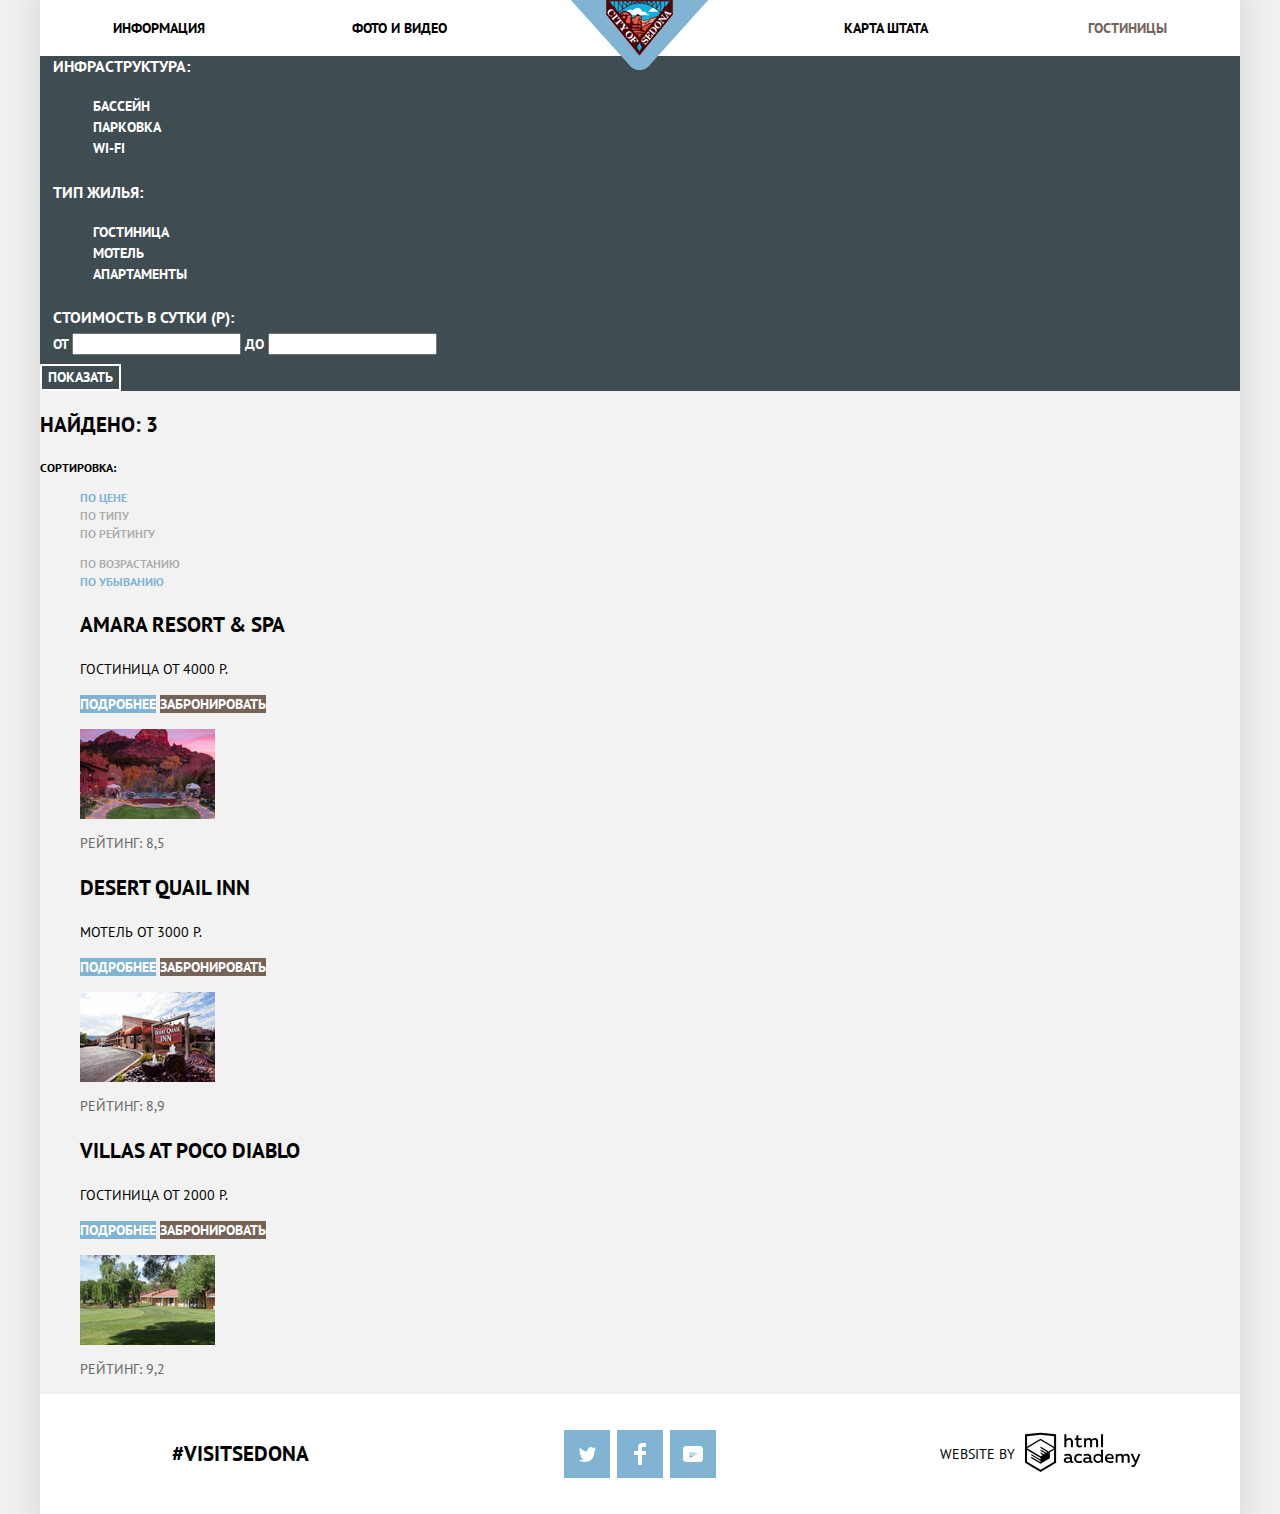
==== inner-page.html @ c0143a95 "notes" ====
<!DOCTYPE html>
<html lang="ru">

<head>
    <title>HOTELS</title>
    <meta charset="utf-8">
    <link href="https://fonts.googleapis.com/css?family=PT+Sans:400,700&display=swap&subset=cyrillic" rel="stylesheet">
    <link rel="stylesheet" href="css/normalize.css">
    <link rel="stylesheet" href="css/style.css">

</head>

<body class="inner-page">
    <div class="container">
        <header class="main-header">
            <nav class="main-navigation">
                <a href="index.html" class="main-header-logo">
                    <img src="img/logo.png" width="138" height="70" alt="Логотип Седона">
                </a>
                <ul class="site-navigation">
                    <li><a href="info.html">Информация</a></li>
                    <li><a href="photo-and-video.html">Фото и видео</a></li>
                    <li><a href="map.html">Карта штата</a></li>
                    <li class="site-navigation-current"><a href="hotels.html">Гостиницы</a></li>
                </ul>
            </nav>
        </header>
        <main class="index-main">
            <h1 class="visually-hidden">Гостиницы</h1>
            <section class="filters">
                <h2 class="visually-hidden">Фильтр товаров</h2>
                <form class="filter" method="GET" action="https://echo.htmlacademy.ru">
                    <fieldset>
                        <legend>Инфраструктура:</legend>
                        <ul>
                            <li>
                                <input class="visually-hidden filter-input filter-input-checkbox" type="checkbox" name="Бассейн" id="filter-pool" checked>
                                <label for="filter-pool">Бассейн</label>
                            </li>
                            <li>
                                <input class="visually-hidden filter-input filter-input-checkbox" type="checkbox" name="Парковка" id="filter-parking">
                                <label for="filter-parking">Парковка</label>
                            </li>
                            <li>
                                <input class="visually-hidden filter-input filter-input-checkbox" type="checkbox" name="Wi-fi" id="filter-wi-fi">
                                <label for="filter-wi-fi">Wi-fi</label>
                            </li>
                        </ul>
                    </fieldset>
                    <fieldset>
                        <legend>Тип жилья:</legend>
                        <ul>
                            <li>
                                <input class="visually-hidden filter-input filter-input-checkbox" type="checkbox" name="Гостиница" id="filter-hotel" checked>
                                <label for="filter-hotel">Гостиница</label>
                            </li>
                            <li>
                                <input class="visually-hidden filter-input filter-input-checkbox" type="checkbox" name="Мотель" id="filter-motel" checked>
                                <label for="filter-motel">Мотель</label>
                            </li>
                            <li>
                                <input class="visually-hidden filter-input filter-input-checkbox" type="checkbox" name="Апартаменты" id="filter-apartments" checked>
                                <label for="filter-apartments">Апартаменты</label>
                            </li>
                        </ul>
                    </fieldset>
                    <fieldset>
                        <legend>Стоимость в сутки (р):</legend>
                        <div class="box">
                            <label for="price-per-day-from">От</label>
                            <input type="text" name="price-per-day-from" id="price-per-day-from">
                            <label for="price-per-day-to">До</label>
                            <input type="text" name="price-per-day-to" id="price-per-day-to">
                        </div>
                    </fieldset>
                    <button type="submit" class="filter-button btn">Показать</button>
                </form>
            </section>
            <div class="seach-results-and-sort">
                <p class="seach-results">Найдено: 3</p>
                <div class="sort">
                    <span class="sort-title">Сортировка:</span>
                    <ul class="sort-list-type-1">
                        <li class="sort-item sort-list-type-1-current">
                            <a href="#"><span class="sort-by-price">По цене</span></a>
                        </li>
                        <li class="sort-item">
                            <a href="#"><span class="sort-by-type">По типу</span></a>
                        </li>
                        <li class="sort-item">
                            <a href="#"><span class="sort-by-rating">По рейтингу</span></a>
                        </li>
                    </ul>
                    <ul class="sort-list-type-2">
                        <li class="sort-item">
                            <a href="#"><span class="sort-acending"></span>По возрастанию</a>
                        </li>
                        <li class="sort-item sort-list-type-2-current">
                            <a href="#"><span class="sort-descending"></span>По убыванию</a>
                        </li>
                    </ul>
                </div>
            </div>
            <section class="catalog">
                <h2 class="visually-hidden">Список гостиниц</h2>
                <ul class="catalog-list">
                    <li class="catalog-item">
                        <div class="catalog-item-info">
                            <h3>
                                <a href="catalog-item.html">Amara Resort & Spa</a>
                            </h3>
                            <span class="catalog-category">Гостиница</span>
                            <span class="catalog-item-price">от 4000 р.</span>
                            <p class="catalog-item-box-buttons">
                                <a class="button more-details" href="#">Подробнее</a>
                                <a class="button armor" href="#">Забронировать</a>
                            </p>
                        </div>
                        <p class="catalog-item-image">
                            <a href="catalog-item.html" class="link-item-image">
                                <img src="img/Amara Resort & Spa.jpg" width="135" height="90" alt="Гостиница: Amara Resort & Spa">
                            </a>
                        </p>
                        <p class="catalog-item-rating">
                            Рейтинг: 8,5
                        </p>
                    </li>
                    <li class="catalog-item">
                        <div class="catalog-item-info">
                            <h3>
                                <a href="catalog-item.html">Desert Quail Inn</a>
                            </h3>
                            <span class="catalog-category">Мотель</span>
                            <span class="catalog-item-price">от 3000 р.</span>
                            <p class="catalog-item-box-buttons">
                                <a class="button more-details" href="#">Подробнее</a>
                                <a class="button armor" href="#">Забронировать</a>
                            </p>
                        </div>
                        <p class="catalog-item-image">
                            <a href="catalog-item.html" class="link-item-image">
                                <img src="img/Desert Quail Inn.jpg" width="135" height="90" alt="Мотель: Desert Quail Inn">
                            </a>
                        </p>
                        <p class="catalog-item-rating">
                            Рейтинг: 8,9
                        </p>
                    </li>
                    <li class="catalog-item">
                        <div class="catalog-item-info">
                            <h3>
                                <a href="catalog-item.html">Villas at Poco Diablo</a>
                            </h3>
                            <span class="catalog-category">Гостиница</span>
                            <span class="catalog-item-price">от 2000 р.</span>
                            <p class="catalog-item-box-buttons">
                                <a class="button more-details" href="#">Подробнее</a>
                                <a class="button armor" href="#">Забронировать</a>
                            </p>
                        </div>
                        <p class="catalog-item-image">
                            <a href="catalog-item.html" class="link-item-image">
                                <img src="img/Villas at Poco Diablo.jpg" width="135" height="90" alt="Гостиница: Villas at Poco Diablo">
                            </a>
                        </p>
                        <p class="catalog-item-rating">
                            Рейтинг: 9,2
                        </p>
                    </li>
                </ul>
            </section>
        </main>
        <footer class="main-footer">
            <p class="footer-heshtag">
                <a href="#">#visitsedona</a>
            </p>
            <div class="footer-social">
                <ul>
                    <li>
                        <a class="social-button" href="#"><span class="visually-hidden">Twitter</span>
                            <svg version="1.1" id="Layer_1" xmlns="http://www.w3.org/2000/svg" xmlns:xlink="http://www.w3.org/1999/xlink" x="0px" y="0px"
                            width="17px" height="15px" viewBox="0 0 17 15" enable-background="new 0 0 17 15" xml:space="preserve">
                                <g id="W6EeEF_1_">
                                    <g>
                                        <path fill="#FFFFFF" d="M10.95,0.144c1.685-0.496,2.984,0.27,3.577,1.179c0.673-0.231,1.331-0.481,2.011-0.708
                                            c-0.004,0.861-0.522,1.513-0.857,1.768c0.685,0.17,1.304-0.491,1.304-0.491c-0.169,1-1.006,1.788-1.563,2.024
                                            c-0.231,6.75-3.175,11.217-10.077,11.082c-0.522,0,0.075,0-0.446,0c-0.41,0-4.164-0.46-4.898-1.887
                                            c2.271,0.196,3.893-0.422,4.693-1.177c-0.96-0.3-2.679-0.477-2.979-2.95C2.064,9.09,2.279,9.212,2.905,9.103
                                            C1.705,8.247,0.374,7.53,0.448,5.33c0.285,0.328,1.067,0.536,1.34,0.472c-0.703-0.241-1.97-3.36-0.894-4.952
                                            c1.818,1.854,3.735,3.606,7.152,3.773C8.254,2.33,9.183,0.793,10.95,0.144z"/>
                                    </g>
                                </g>
                            </svg>

                        </a>
                    </li>
                    <li>
                        <a class="social-button" href="#"><span class="visually-hidden">Facebook</span>
                            <svg version="1.1" id="Layer_2" xmlns="http://www.w3.org/2000/svg" xmlns:xlink="http://www.w3.org/1999/xlink" x="0px" y="0px"
                            width="12px" height="22px" viewBox="0 0 12 22" enable-background="new 0 0 12 22" xml:space="preserve">
                                <path fill="#FFFFFF" d="M12,4V0H8C5.791,0,4,1.791,4,4v4H0v4h4v10h4V12h4V8H8V4H12z"/>
                            </svg>
                        </a>
                    </li>
                    <li>
                        <a class="social-button" href="#"><span class="visually-hidden">Youtube</span>
                            <svg version="1.1" id="Layer_1" xmlns="http://www.w3.org/2000/svg" xmlns:xlink="http://www.w3.org/1999/xlink" x="0px" y="0px"
                            width="20px" height="16px" viewBox="0 0 20 16" enable-background="new 0 0 20 16" xml:space="preserve">
                                <image overflow="visible" enable-background="new    " width="20" height="16" xlink:href="youtube.png" >
                                </image>
                                <path fill="#FFFFFF" d="M17,0H3C1.35,0,0,1.35,0,3v10c0,1.65,1.35,3,3,3h14c1.65,0,3-1.35,3-3V3C20,1.35,18.65,0,17,0z
                                    M6.027,11.998V4.002L15.014,8L6.027,11.998z"/>
                            </svg>
                        </a>
                    </li>
                </ul>
            </div>
            <p class="footer-copyright">
                <span>Website by</span>
                <a href="https://htmlacademy.ru" class="html-logo"><span class="visually-hidden">html academy</span>
                    <svg id="Layer_1" data-name="Layer 1" xmlns="http://www.w3.org/2000/svg" width="115" height="41" viewBox="0 0 113 39">
                        <path d="M401.93,351.51a2.07,2.07,0,0,0,.58-0.11v1.4a3.41,3.41,0,0,1-1.24.22,1.75,1.75,0,0,1-1.75-1,5.08,5.08,0,0,1-3.3,1.13c-1.59,0-3.06-.87-3.06-2.68,0-2.24,2.08-2.93,3.9-2.93a11.63,11.63,0,0,1,2.28.26v-0.31c0-1.09-.8-1.86-2.3-1.86a7.79,7.79,0,0,0-3.15.67v-1.79a10.72,10.72,0,0,1,3.35-.58c2.48,0,4,1.18,4,3.83v3.14A0.57,0.57,0,0,0,401.93,351.51Zm-6.76-1.19a1.42,1.42,0,0,0,1.64,1.29,3.56,3.56,0,0,0,2.53-1V349.1a10.21,10.21,0,0,0-1.9-.22C396.34,348.89,395.17,349.23,395.17,350.33Z" transform="translate(-355.09 -323.29)" fill="#fff"/>
                        <path d="M408.15,343.91a5.29,5.29,0,0,1,2.7.67v1.79a4.28,4.28,0,0,0-2.42-.73,2.89,2.89,0,1,0,0,5.76,5.26,5.26,0,0,0,2.55-.67v1.8a6.58,6.58,0,0,1-2.9.6,4.42,4.42,0,0,1-4.72-4.54A4.54,4.54,0,0,1,408.15,343.91Z" transform="translate(-355.09 -323.29)" fill="#fff"/>
                        <path d="M420.93,351.51a2.07,2.07,0,0,0,.58-0.11v1.4a3.41,3.41,0,0,1-1.24.22,1.75,1.75,0,0,1-1.75-1,5.08,5.08,0,0,1-3.3,1.13c-1.59,0-3.06-.87-3.06-2.68,0-2.24,2.08-2.93,3.9-2.93a11.63,11.63,0,0,1,2.28.26v-0.31c0-1.09-.8-1.86-2.3-1.86a7.79,7.79,0,0,0-3.15.67v-1.79a10.72,10.72,0,0,1,3.35-.58c2.48,0,4,1.18,4,3.83v3.14A0.57,0.57,0,0,0,420.93,351.51Zm-6.76-1.19a1.42,1.42,0,0,0,1.64,1.29,3.56,3.56,0,0,0,2.53-1V349.1a10.21,10.21,0,0,0-1.9-.22C415.33,348.89,414.17,349.23,414.17,350.33Z" transform="translate(-355.09 -323.29)" fill="#fff"/>
                        <path d="M431.76,340.14V352.9H430v-1.39a4.07,4.07,0,0,1-3.35,1.62,4.62,4.62,0,0,1,0-9.22,4,4,0,0,1,3.15,1.37v-5.14h2ZM427,345.62a2.9,2.9,0,0,0,0,5.8,3,3,0,0,0,2.79-1.84v-2.13A3.06,3.06,0,0,0,427,345.62Z" transform="translate(-355.09 -323.29)" fill="#fff"/>
                        <path d="M438.08,343.91c3.48,0,4.68,2.81,4.12,5.34h-6.58c0.22,1.57,1.75,2.22,3.35,2.22a6.41,6.41,0,0,0,2.77-.62v1.68a7.5,7.5,0,0,1-3.14.6c-2.68,0-5-1.53-5-4.61A4.39,4.39,0,0,1,438.08,343.91Zm0.09,1.62a2.39,2.39,0,0,0-2.57,2.26h4.85A2.06,2.06,0,0,0,438.17,345.53Z" transform="translate(-355.09 -323.29)" fill="#fff"/>
                        <path d="M444.19,352.9v-8.75h1.73v1.09a4,4,0,0,1,2.92-1.33,3,3,0,0,1,2.73,1.4,4.33,4.33,0,0,1,3.06-1.4,3.21,3.21,0,0,1,3.32,3.52v5.47h-2v-5.41a1.67,1.67,0,0,0-1.73-1.84,2.94,2.94,0,0,0-2.17,1.18c0,0.2,0,.4,0,0.6v5.47h-2v-5.41a1.67,1.67,0,0,0-1.73-1.84,3.11,3.11,0,0,0-2.32,1.35v5.91h-2Z" transform="translate(-355.09 -323.29)" fill="#fff"/>
                        <path d="M466.56,344.15h2l-4.1,9.93c-0.95,2.28-2.19,3-3.52,3a5,5,0,0,1-1.15-.15v-1.66a3,3,0,0,0,.89.13c0.95,0,1.66-.67,2.17-2l0.18-.44-4.16-8.82H461l3,6.6Z" transform="translate(-355.09 -323.29)" fill="#fff"/>
                        <path d="M395.75,324.82v5a4,4,0,0,1,2.83-1.2,3.41,3.41,0,0,1,3.61,3.57v5.41h-2v-5.16a1.9,1.9,0,0,0-2-2.1,3.08,3.08,0,0,0-2.44,1.46v5.8h-2V324.82h2Z" transform="translate(-355.09 -323.29)" fill="#fff"/>
                        <path d="M407.52,325.71v3.12h3.17v1.71h-3.17v4c0,1.15.53,1.53,1.66,1.53a4.71,4.71,0,0,0,1.77-.35v1.68a7.14,7.14,0,0,1-2.35.38,2.68,2.68,0,0,1-3-2.88v-4.38H404v-1.71h1.57v-2.64Z" transform="translate(-355.09 -323.29)" fill="#fff"/>
                        <path d="M413.19,337.58v-8.75h1.73v1.09a4,4,0,0,1,2.92-1.33,3,3,0,0,1,2.73,1.4,4.33,4.33,0,0,1,3.06-1.4,3.21,3.21,0,0,1,3.32,3.52v5.47h-2v-5.41a1.67,1.67,0,0,0-1.73-1.84,2.94,2.94,0,0,0-2.17,1.18c0,0.2,0,.4,0,0.6v5.47h-2v-5.41a1.67,1.67,0,0,0-1.73-1.84,3.11,3.11,0,0,0-2.32,1.35v5.91h-2Z" transform="translate(-355.09 -323.29)" fill="#fff"/>
                        <rect x="74.72" y="1.52" width="1.95" height="12.76" fill="#fff"/>
                        <path d="M370.53,323.31l-0.16,0-15.28,1.6v28L370.37,362l15.28-9.09v-28Zm13.12,28.45-13.28,7.9-13.28-7.9V340.28l13.22,7.87,0,1.43-9.07-5.4v1.38l9.11,5.47,0,1.46-9.1-5.42v1.38l9.11,5.47h0l9.19-5.5v-1.39h0v-4.52l4.1-2.45v11.67Zm0-13.16L380,340.74h0l-1.68,1-8-4.76v1.38l6.84,4.07-0.06,0-0.15.09-1,.57-5.64-3.36v1.38l4.45,2.65-1.05.7,0,0-3.36-2v1.38l2.21,1.3-2.25,1.35-13.16-7.82,13.17-7.92h0Zm0-1.39-13.35-7.87h0l-13.2,7.86v-10.5l13.28-1.39,13.28,1.39v10.51Z" transform="translate(-355.09 -323.29)" fill="#fff"/></svg>
                </a>
            </p>
        </footer>
        </footer>
    </div>
</body>

</html>
---- css/style.css ----
*,
*::before,
*::after {
    box-sizing: inherit;
}

html {
    box-sizing: border-box;
}

body {
    margin: 0;
    padding: 0;
    font-family: "PT Sans", Arial, sans-serif;
    font-size: 14px;
    font-weight: 700;
    color: #000000;
    text-transform: uppercase;
    background-color: #f2f2f2;
}

a {
    text-decoration: none;
}

img {
    width: 100%;
    height: auto;
}

.visually-hidden:not(:focus):not(:active),
input[type="checkbox"].visually-hidden {
    position: absolute;
    width: 1px;
    height: 1px;
    margin: -1px;
    border: 0;
    padding: 0;
    white-space: nowrap;
    clip-path: inset(100%);
    clip: rect(0 0 0 0);
    overflow: hidden;
}

.inner-page {
    line-height: 21px;
}

.container {
    width: 1200px;
    margin: 0 auto;
    box-shadow: 0 0 30px 10px #dbdbdb;
}

.main-header {
    background-color: #ffffff;
}

.main-navigation {
    position: relative;
    line-height: 26px;
}

.main-header-logo {
    position: absolute;
    left: 50%;
    top: 0;
    z-index: 1000;
    width: 138px;
    margin: 0;
    margin-left: -69px;
    line-height: 0;
}

.site-navigation {
    display: flex;
    flex-wrap: wrap;
    margin: 0;
    padding: 0;
    list-style: none;
}

.site-navigation li {
    min-width: 239px;
    margin: 0;
    padding: 0;
    padding-top: 15px;
    padding-bottom: 15px;
}

.site-navigation li:nth-of-type(1),
.site-navigation li:nth-of-type(2) {
    padding-left: 73px;
    text-align: left;
}

.site-navigation li:nth-of-type(3),
.site-navigation li:nth-of-type(4) {
    padding-right: 73px;
    text-align: right;
}

.site-navigation li:nth-of-type(3) {
    margin-left: 244px;
}

.site-navigation a {
    color: #000000;
}

.site-navigation a:hover,
.site-navigation a:focus {
    color: #81b3d2;
}

.site-navigation a:active {
    color: rgba(0, 0, 0, 0.3);
}

.preview {
    display: flex;
    flex-direction: column;
    min-height: 773px;
    margin: 0;
    padding: 0;
    font-size: 21px;
    line-height: 26px;
    text-align: center;
    background-image: url("../img/preview-background.jpg");
    background-position: 0 0;
    background-repeat: no-repeat;
}

.preview p:first-of-type {
    margin: 0;
    margin-top: auto;
    margin-bottom: 30px;
}

.preview p:nth-of-type(2) {
    margin: 0;
    margin-bottom: 50px;
    font-size: 14px;
    font-weight: 400;
}


/*Преимущества*/

.features-list,
.additional-features-list {
    display: flex;
    flex-wrap: wrap;
    margin: 0;
    padding: 0;
    list-style: none;
}

.additional-features-list {
    width: 1200px;
    min-height: 330px;
    margin-top: -5px;
    background-color: #ffffff;
}

.features-list {
    background-color: #eeeeee;
}

.features-list>li:nth-of-type(1) {
    order: -2;
}

.features-list>li:nth-of-type(6) {
    order: -1;
}

.features-list>.feature-item:nth-of-type(1),
.features-list>.feature-item:nth-of-type(2) {
    display: flex;
    flex-direction: row;
    width: 1200px;
}

.feature-item-wrapper {
    align-self: flex-start;
    width: 400px;
    min-height: 256px;
    color: #ffffff;
    background-color: #81b3d2;
}

.feature-item-image {
    width: 800px;
}

.features-list>li:nth-of-type(2) .feature-item-image {
    order: -1;
}

.feature-item:not(:nth-of-type(1)):not(:nth-of-type(2)):not(:nth-of-type(6)),
.additional-feature-item {
    width: 400px;
}

.feature-item:not(:nth-of-type(1)):not(:nth-of-type(2)):not(:nth-of-type(6)) {
    min-height: 256px;
}

.feature-item {
    margin: 0;
    padding: 0;
    text-align: center;
    line-height: 21px;
    font-weight: 400;
}

.feature-item h3 {
    margin: 0;
    margin-top: 45px;
    margin-bottom: 25px;
    padding: 0;
    font-size: 21px;
}

.feature-item-number {
    position: relative;
    display: inline-block;
    width: 50px;
    padding: 0;
    margin: 0;
    margin-bottom: 25px;
}

.feature-item-number::before {
    content: "";
    position: absolute;
    top: 10px;
    left: 0;
    width: 10px;
    border: 1px solid #c2d9e8;
}

.feature-item-number::after {
    content: "";
    position: absolute;
    top: 10px;
    right: 0;
    width: 10px;
    border: 1px solid #c2d9e8;
}

.feature-item p {
    padding: 0;
    margin: 0;
    margin-bottom: 40px;
}

.additional-feature-item {
    display: flex;
    flex-direction: column;
    padding-top: 150px;
}

.additional-feature-item h3 {
    margin-top: auto;
}

.additional-feature-item p {
    margin-bottom: 85px;
}

.additional-feature-item:first-of-type {
    background-image: url("../img/icon-1.svg");
    background-repeat: no-repeat;
    background-position: 50% 60px;
}

.additional-feature-item:nth-of-type(2) {
    background-image: url("../img/icon-2.svg");
    background-repeat: no-repeat;
    background-position: 50% 60px;
}

.additional-feature-item:last-of-type {
    background-image: url("../img/icon-3.svg");
    background-repeat: no-repeat;
    background-position: 50% 60px;
}

.appointment {
    display: flex;
    flex-direction: column;
    align-items: center;
    padding-top: 55px;
    font-weight: 400;
    background-color: #ffffff;
}

.appointment h2 {
    margin: 0;
    margin-bottom: 30px;
    font-size: 30px;
    line-height: 36px;
}

.appointment-info {
    margin: 0;
    width: 575px;
    padding: 0 72px 50px;
    text-align: center;
}

.btn {
    font: inherit;
    font-weight: 700;
    color: #ffffff;
    vertical-align: middle;
    text-transform: uppercase;
    border: none;
}

.open-modal-popup {
    width: 568px;
    margin: 0;
    padding: 32px 139px 30px;
    font-size: 21px;
    line-height: 26px;
    background-color: #766357;
}

.open-modal-popup:hover,
.open-modal-popup:focus {
    background-color: #604e43;
}

.open-modal-popup:active {
    background-color: #503e33;
    color: rgba(255, 255, 255, 0.3);
}

.map {
    width: 1200px;
}


/*форма на главной*/

.appointment-form {
    display: none;
    position: fixed;
    left: 50%;
    bottom: 10px;
    width: 568px;
    min-height: 395px;
    margin: 0;
    padding: 55px;
    line-height: 26px;
    background-color: #ffffff;
    box-shadow: 0 5px 15px -5px #3f4c52;
}

.appoitment-item {
    margin: 0;
    margin-bottom: 30px;
    padding: 0;
}

.appoitment-item:first-of-type label {
    margin: 0;
    padding: 0;
    margin-right: 18px;
}

.appoitment-item:nth-of-type(2) label {
    margin: 0;
    padding: 0;
    margin-right: 14px;
}

.modal-appointment input {
    margin: 0;
    padding: 0;
    font: inherit;
    text-transform: uppercase;
    background-color: #f2f2f2;
    border: none;
}

.appoitment-item:first-of-type input,
.appoitment-item:nth-of-type(2) input {
    width: 345px;
    margin: 0;
    padding-top: 8px;
    padding-bottom: 8px;
    padding-left: 12px;
    padding-right: 45px;
}

.appoitment-item:nth-of-type(3) {
    position: relative;
    display: inline-block;
    margin-right: 40px;
    margin-bottom: 55px;
}

.appoitment-item:nth-of-type(4) {
    position: relative;
    display: inline-block;
    margin-bottom: 55px;
}

.appoitment-item:nth-of-type(3) label {
    margin: 0;
    margin-right: 32px;
    padding: 0;
}

.appoitment-item:nth-of-type(4) label {
    margin: 0;
    margin-right: 25px;
    padding: 0;
}

.appoitment-item:nth-of-type(3) input,
.appoitment-item:nth-of-type(4) input {
    width: 120px;
    margin: 0;
    padding: 5px 40px;
    text-align: center;
}

.modal-appointment input:hover,
.modal-appointment input:focus {
    outline: none;
    background-color: #ebebeb;
}

.modal-appointment input:active {
    outline: none;
    background-color: #ffffff;
    border: 2px solid #e5e5e5;
}

.appoitment-btn {
    width: 40px;
    height: 35px;
    border: none;
    background-color: transparent;
    font: inherit;
    font-size: 18px;
    line-height: 10px;
    color: #a9a9a9;
}

.btn-minus {
    position: absolute;
    right: 80px;
    top: 0;
}

.btn-plus {
    position: absolute;
    right: 0px;
    top: 0;
    height: 37px;
}

.btn-minus:hover,
.btn-minus:focus,
.btn-plus:hover,
.btn-plus:focus {
    outline: none;
    color: #000000;
}

.btn-minus:active,
.btn-plus:active {
    outline: none;
    color: #81b3d2;
}

.modal-button {
    width: 458px;
    padding-top: 20px;
    padding-bottom: 20px;
    font-size: 21px;
    line-height: 26px;
    background-color: #81b3d2;
}

.modal-button:hover,
.modal-button:focus {
    background-color: #669ec0;
}

.modal-button:active {
    background-color: #5496bd;
    color: rgba(255, 255, 255, 0.3);
}


/*footer*/

.main-footer {
    display: flex;
    height: 120px;
    align-items: center;
    background-color: #ffffff;
}

.footer-heshtag,
.footer-social,
.footer-copyright {
    width: 400px;
    text-align: center;
}

.footer-heshtag a {
    color: #000000;
    font-size: 21px;
    line-height: 26px;
}

.footer-heshtag a:hover,
.footer-heshtag a:focus {
    color: #81b3d2;
}

.footer-heshtag a:active {
    color: rgba(0, 0, 0, 0.3);
}

.footer-social {
    padding: 0;
    padding-left: 124px;
}

.footer-social ul {
    display: flex;
    flex-wrap: wrap;
    justify-content: space-between;
    width: 152px;
    margin: 0;
    padding: 0;
    list-style: none;
}

.footer-social li {
    margin: 0;
    padding: 0;
}

.social-button {
    display: flex;
    justify-content: center;
    align-items: center;
    width: 46px;
    height: 48px;
    background-color: #81b3d2;
}

.social-button:hover,
.social-button:focus {
    background-color: #669ec0;
}

.social-button:active {
    background-color: #5496bd;
}

.social-button:active path {
    opacity: 0.3;
}

.footer-copyright {
    display: flex;
    justify-content: center;
    align-items: center;
    font-size: 14px;
    line-height: 26px;
    font-weight: 400;
}

.footer-copyright span {
    margin-right: 10px;
}

.html-logo {
    line-height: 15px;
}

.html-logo path,
.html-logo rect {
    fill: #000000;
}

.html-logo:hover path,
.html-logo:focus path,
.html-logo:hover rect,
.html-logo:focus rect {
    fill: #81b3d2;
}

.html-logo:active path,
.html-logo:active rect {
    fill: #bdbbbc;
}


/*Inner Page*/

.site-navigation-current a,
.site-navigation-current a:hover,
.site-navigation-current a:focus {
    color: #766357;
}

.filters {
    background-color: #3f4c52;
}

.filter {
    color: #ffffff;
}

.filter fieldset {
    border: none;
}

.filter legend {
    font-size: 16px;
}

.filter ul {
    list-style: none;
}

.filter-button {
    background-color: transparent;
    border: 2px solid #ffffff;
}

.filter-button:hover,
.filter-button:focus {
    outline: none;
    background-color: #ffffff;
    color: #000000;
}

.sort {
    font-size: 12px;
    line-height: 18px;
}

.seach-results {
    font-size: 21px;
    line-height: 26px;
}

.sort ul {
    list-style: none;
}

.sort-list-type-1 a,
.sort-list-type-2 a {
    color: rgba(0, 0, 0, 0.3);
}

.sort-list-type-1-current a,
.sort-list-type-2-current a {
    color: #81b3d2;
}

.sort-list-type-1 a:hover,
.sort-list-type-1 a:focus {
    color: #81b3d2;
}

.sort-list-type-1 a:active,
.sort-list-type-1 a:active {
    color: #000000;
}

.sort-list-type-2 a:hover,
.sort-list-type-2 a:focus {
    color: #000000;
}

.sort-list-type-2 a:active,
.sort-list-type-2 a:active {
    color: #81b3d2;
}

.catalog-item-info h3 {
    font-size: 21px;
    line-height: 26px;
}

.catalog-item-info a {
    color: #000000;
    text-decoration: none;
}

.catalog-item-info a:hover,
.catalog-item-info a:focus {
    color: #81b3d2;
}

.catalog-item-info a:active {
    color: rgba(0, 0, 0, 0.3);
}

.catalog ul {
    list-style: none;
}

.catalog-item-info .catalog-category,
.catalog-item-info .catalog-item-price {
    font-weight: 400;
}

.catalog-item-image {
    width: 135px;
    line-height: 0;
}

.catalog-item-box-buttons .more-details {
    color: #ffffff;
    background-color: #81b3d2;
}

.more-details:hover,
.more-details:focus {
    background-color: #669ec0;
}

.more-details:active {
    background-color: #5496bd;
    color: rgba(255, 255, 255, 0.3)
}

.catalog-item-box-buttons .armor {
    color: #ffffff;
    background-color: #766357;
}

.armor:hover,
.armor:focus {
    background-color: #604e43;
}

.armor:active {
    background-color: #503e33;
    color: rgba(255, 255, 255, 0.3)
}

.catalog-item-rating {
    font-weight: 400;
    color: #666666;
    background-color: #f2f2f2;
}

;
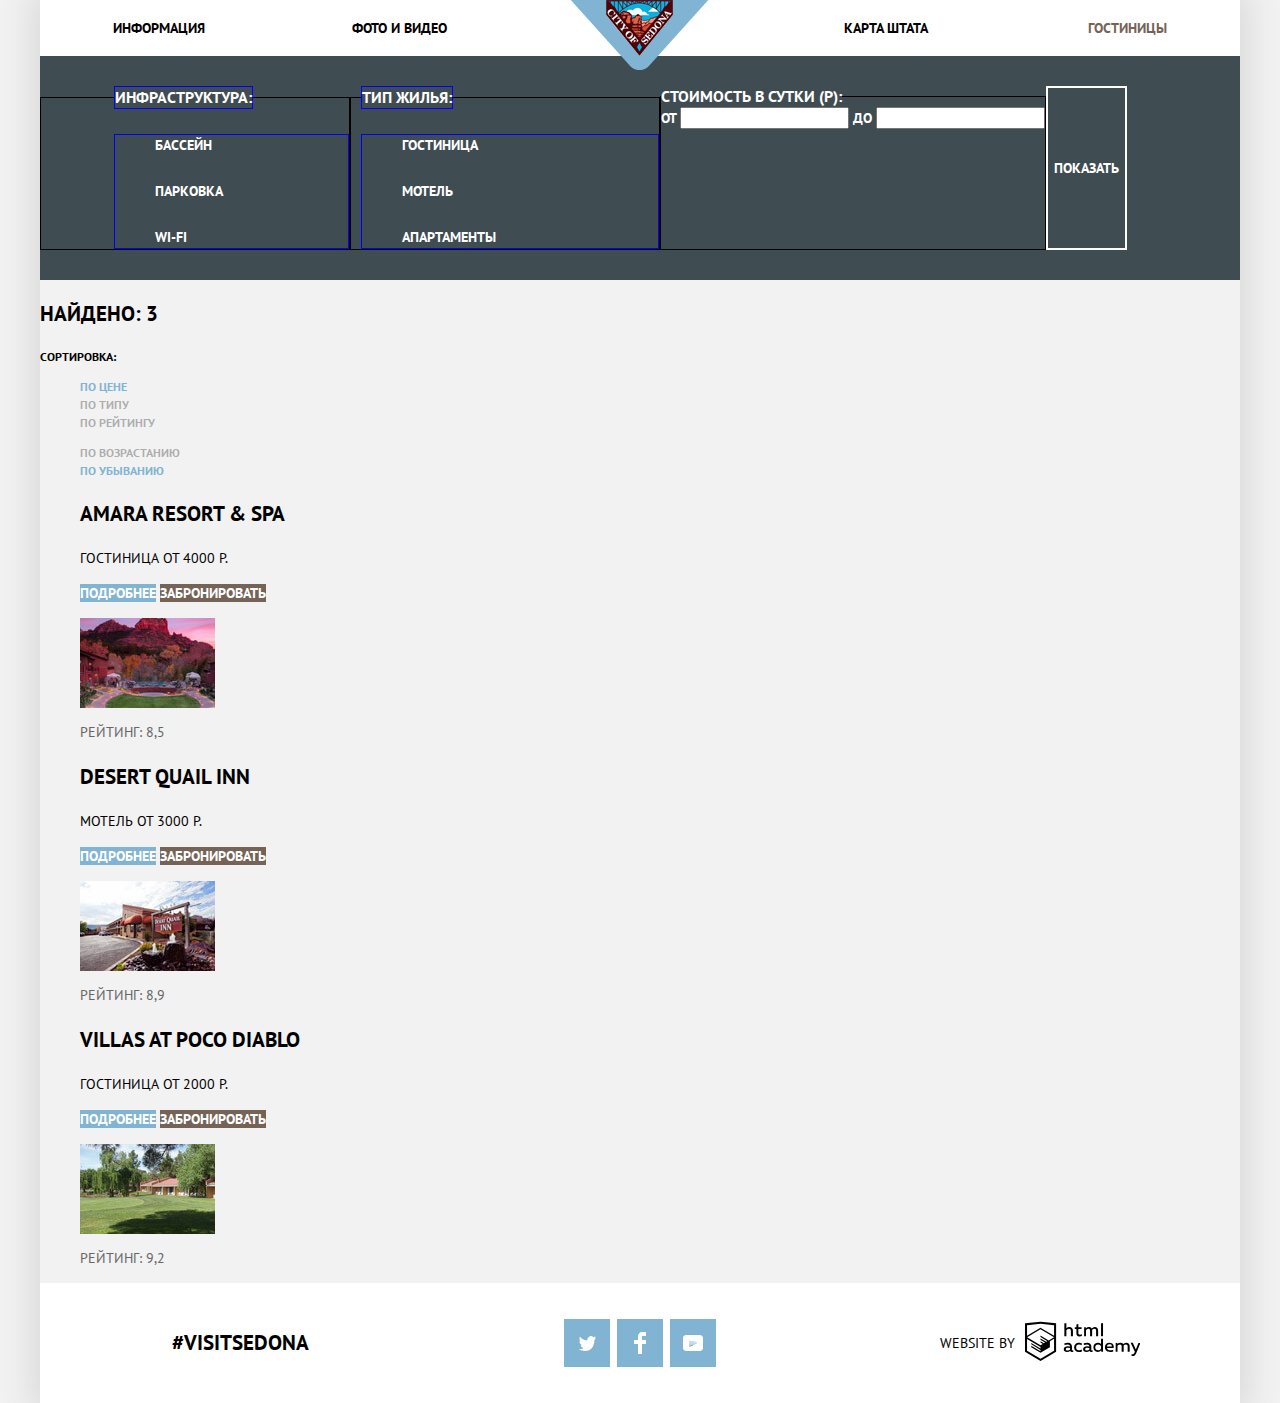
==== commit 241a2d52: "стилизация внутр.стр. (фильтр)" ====
--- a/inner-page.html
+++ b/inner-page.html
@@ -30,7 +30,7 @@
             <section class="filters">
                 <h2 class="visually-hidden">Фильтр товаров</h2>
                 <form class="filter" method="GET" action="https://echo.htmlacademy.ru">
-                    <fieldset>
+                    <fieldset class="filter-infrastructure">
                         <legend>Инфраструктура:</legend>
                         <ul>
                             <li>
@@ -47,7 +47,7 @@
                             </li>
                         </ul>
                     </fieldset>
-                    <fieldset>
+                    <fieldset class="filter-type-housing">
                         <legend>Тип жилья:</legend>
                         <ul>
                             <li>
--- a/css/style.css
+++ b/css/style.css
@@ -26,6 +26,10 @@
 img {
     width: 100%;
     height: auto;
+}
+
+button {
+    cursor: pointer;
 }
 
 .visually-hidden:not(:focus):not(:active),
@@ -120,14 +124,16 @@
 .preview {
     display: flex;
     flex-direction: column;
-    min-height: 773px;
-    margin: 0;
-    padding: 0;
+    min-height: 725px;
+    margin: 0;
+    padding: 0;
+    padding-top: 550px;
     font-size: 21px;
     line-height: 26px;
     text-align: center;
+    background-color: #ffffff;
     background-image: url("../img/preview-background.jpg");
-    background-position: 0 0;
+    background-position: 0 -55px;
     background-repeat: no-repeat;
 }
 
@@ -289,6 +295,7 @@
 }
 
 .appointment {
+    position: relative;
     display: flex;
     flex-direction: column;
     align-items: center;
@@ -347,13 +354,14 @@
 /*форма на главной*/
 
 .appointment-form {
-    display: none;
-    position: fixed;
+    /* display: none; */
+    position: absolute;
     left: 50%;
-    bottom: 10px;
+    bottom: -141%;
     width: 568px;
     min-height: 395px;
     margin: 0;
+    margin-left: -284px;
     padding: 55px;
     line-height: 26px;
     background-color: #ffffff;
@@ -378,7 +386,7 @@
     margin-right: 14px;
 }
 
-.modal-appointment input {
+.appoitment-item input {
     margin: 0;
     padding: 0;
     font: inherit;
@@ -389,6 +397,7 @@
 
 .appoitment-item:first-of-type input,
 .appoitment-item:nth-of-type(2) input {
+    position: relative;
     width: 345px;
     margin: 0;
     padding-top: 8px;
@@ -397,15 +406,39 @@
     padding-right: 45px;
 }
 
+.appoitment-item {
+    position: relative;
+}
+
+.btn-calendar {
+    position: absolute;
+    right: 5px;
+    top: 50%;
+    margin-top: -12px;
+    border: none;
+    background-color: transparent;
+    fill: #cacaca;
+}
+
+.btn-calendar:hover path,
+.btn-calendar:focus path,
+.btn-calendar:hover rect,
+.btn-calendar:focus rect {
+    fill: black;
+}
+
+.btn-calendar:active path,
+.btn-calendar:active rect {
+    fill: #81b3d2;
+}
+
 .appoitment-item:nth-of-type(3) {
-    position: relative;
     display: inline-block;
     margin-right: 40px;
     margin-bottom: 55px;
 }
 
 .appoitment-item:nth-of-type(4) {
-    position: relative;
     display: inline-block;
     margin-bottom: 55px;
 }
@@ -430,13 +463,13 @@
     text-align: center;
 }
 
-.modal-appointment input:hover,
-.modal-appointment input:focus {
+.appoitment-item input:hover,
+.appoitment-item input:focus {
     outline: none;
     background-color: #ebebeb;
 }
 
-.modal-appointment input:active {
+.appoitment-item input:active {
     outline: none;
     background-color: #ffffff;
     border: 2px solid #e5e5e5;
@@ -617,23 +650,66 @@
 }
 
 .filters {
+    padding-top: 30px;
+    padding-bottom: 30px;
     background-color: #3f4c52;
 }
 
 .filter {
+    display: flex;
+    margin: 0;
+    padding: 0;
     color: #ffffff;
 }
 
 .filter fieldset {
+    margin: 0;
+    padding: 0;
     border: none;
+    border: 1px solid black;
 }
 
 .filter legend {
+    margin: 0;
+    padding: 0;
     font-size: 16px;
 }
 
 .filter ul {
+    margin: 0;
+    padding: 0;
     list-style: none;
+    border: 1px solid blue;
+}
+
+.filter .filter-infrastructure,
+.filter .filter-type-housing {
+    width: 310px;
+}
+
+.filter .filter-infrastructure {
+    padding-left: 73px;
+}
+
+.filter .filter-type-housing {
+    padding-left: 10px;
+}
+
+.filter-infrastructure legend,
+.filter-type-housing legend {
+    border: 1px solid blue;
+    margin-bottom: 25px;
+}
+
+.filter-infrastructure li:not(:last-of-type),
+.filter-type-housing li:not(:last-of-type) {
+    margin-bottom: 25px;
+    padding-left: 40px;
+}
+
+.filter-infrastructure li,
+.filter-type-housing li {
+    padding-left: 40px;
 }
 
 .filter-button {
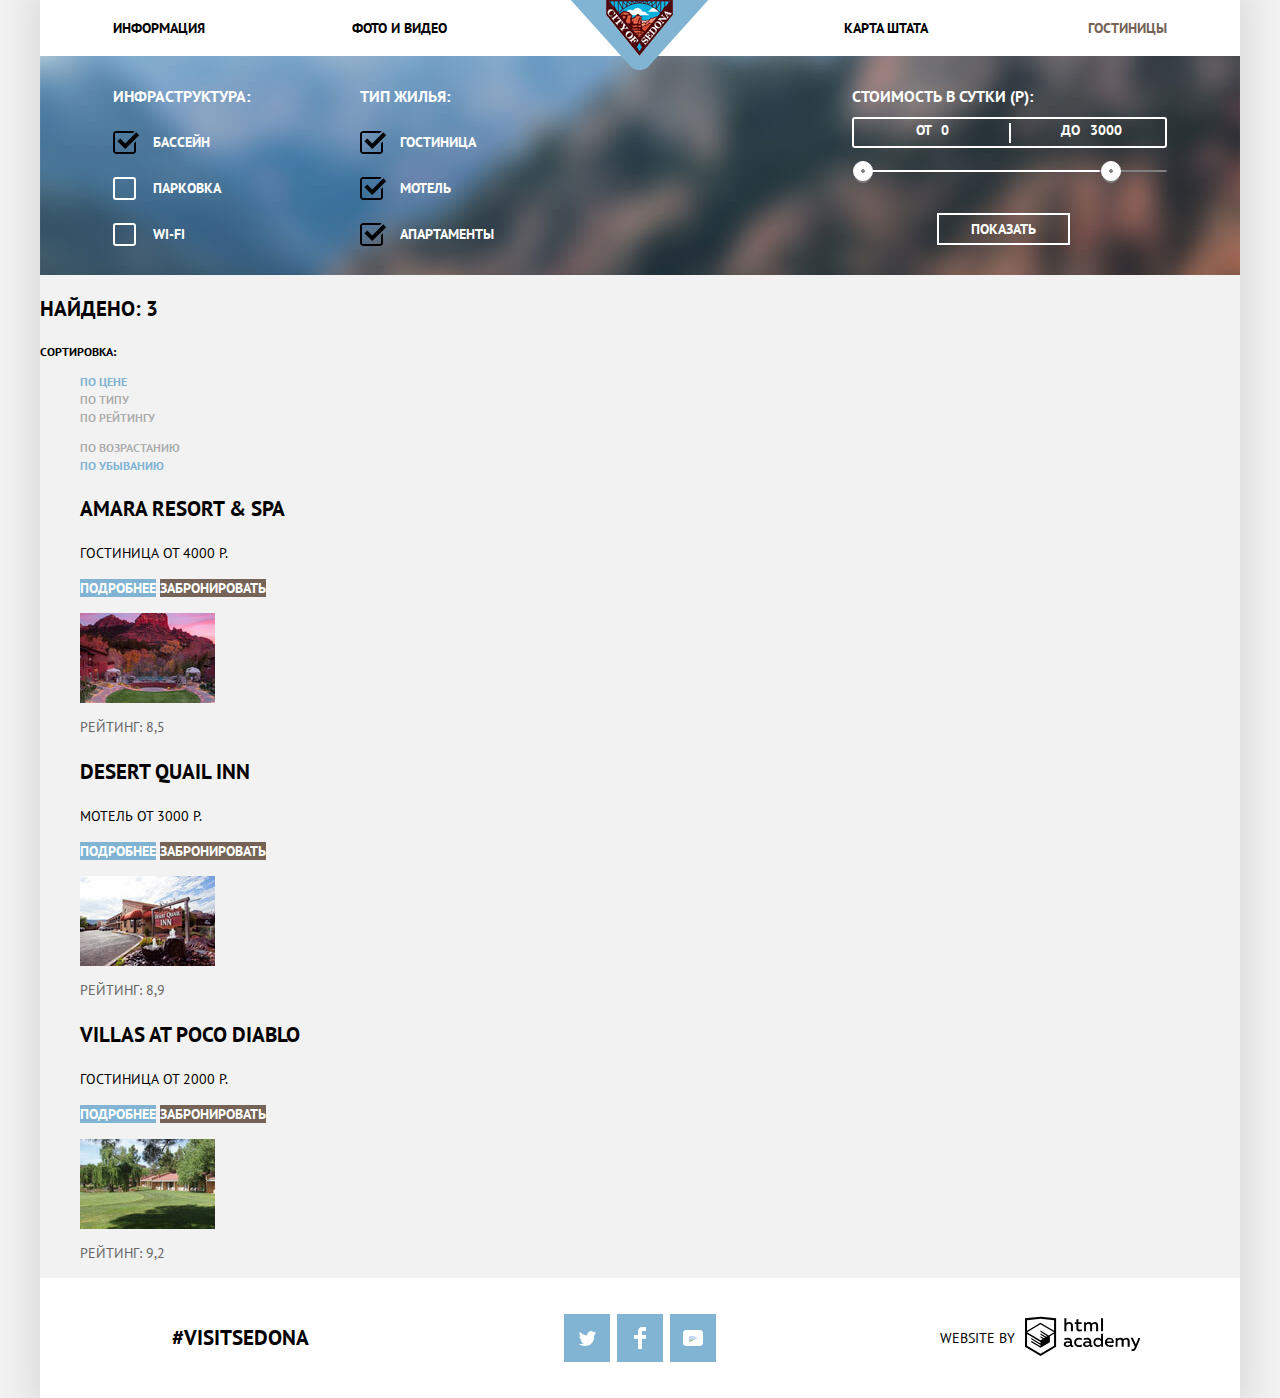
==== commit 96ce4d57: "стилизация фильтра на внутр.странице - финал" ====
--- a/inner-page.html
+++ b/inner-page.html
@@ -64,13 +64,17 @@
                             </li>
                         </ul>
                     </fieldset>
-                    <fieldset>
+                    <fieldset class="price-per-day">
                         <legend>Стоимость в сутки (р):</legend>
                         <div class="box">
-                            <label for="price-per-day-from">От</label>
-                            <input type="text" name="price-per-day-from" id="price-per-day-from">
-                            <label for="price-per-day-to">До</label>
-                            <input type="text" name="price-per-day-to" id="price-per-day-to">
+                            <label class="price-from" for="price-per-day-from">От</label>
+                            <input type="text" name="price-per-day-from" id="price-per-day-from" value="0">
+                            <label class="price-to" for="price-per-day-to">До</label>
+                            <input type="text" name="price-per-day-to" id="price-per-day-to" value="3000">
+                        </div>
+                        <div class="range">
+                            <span class="begin-flag"></span>
+                            <span class="end-flag"></span>
                         </div>
                     </fieldset>
                     <button type="submit" class="filter-button btn">Показать</button>
--- a/css/style.css
+++ b/css/style.css
@@ -653,9 +653,13 @@
     padding-top: 30px;
     padding-bottom: 30px;
     background-color: #3f4c52;
+    background-image: url("../img/filter-background.jpg");
+    background-position: 50% -55px;
+    background-repeat: no-repeat;
 }
 
 .filter {
+    position: relative;
     display: flex;
     margin: 0;
     padding: 0;
@@ -666,7 +670,6 @@
     margin: 0;
     padding: 0;
     border: none;
-    border: 1px solid black;
 }
 
 .filter legend {
@@ -679,7 +682,6 @@
     margin: 0;
     padding: 0;
     list-style: none;
-    border: 1px solid blue;
 }
 
 .filter .filter-infrastructure,
@@ -697,22 +699,188 @@
 
 .filter-infrastructure legend,
 .filter-type-housing legend {
-    border: 1px solid blue;
     margin-bottom: 25px;
 }
 
 .filter-infrastructure li:not(:last-of-type),
 .filter-type-housing li:not(:last-of-type) {
     margin-bottom: 25px;
+}
+
+.filter-infrastructure label,
+.filter-type-housing label {
+    position: relative;
     padding-left: 40px;
-}
-
-.filter-infrastructure li,
-.filter-type-housing li {
-    padding-left: 40px;
+    cursor: pointer;
+}
+
+.filter-infrastructure label::before,
+.filter-type-housing label::before {
+    content: "";
+    position: absolute;
+    left: 0;
+    top: -2px;
+    width: 23px;
+    height: 23px;
+    border: 2px solid white;
+    border-radius: 3px;
+}
+
+.filter-infrastructure input[type="checkbox"]:checked~label::before,
+.filter-type-housing input[type="checkbox"]:checked~label::before {
+    width: 27px;
+    border: none;
+    background: url("../img/checkbox-on.svg") no-repeat 0 0;
+}
+
+.filter-infrastructure input[type="checkbox"]:disabled:checked~label::before,
+.filter-type-housing input[type="checkbox"]:disabled:checked~label::before {
+    width: 27px;
+    border: none;
+    background: url("../img/checkbox-disabled.svg") no-repeat 0 0;
+}
+
+.filter-infrastructure input[type="checkbox"]:disabled:not(:checked)~label::before,
+.filter-type-housing input[type="checkbox"]:disabled:not(:checked)~label::before {
+    border: 2px solid #6a6a6a;
+}
+
+.filter .price-per-day {
+    margin-left: auto;
+    margin-right: 73px;
+}
+
+.price-per-day legend {
+    margin-bottom: 10px;
+}
+
+.price-per-day .box {
+    position: relative;
+    width: 315px;
+    margin-bottom: 22px;
+    border: 2px solid #ffffff;
+    border-radius: 3px;
+}
+
+.price-per-day .box::before {
+    content: "";
+    position: absolute;
+    left: 50%;
+    top: 13px;
+    margin-left: -10px;
+    width: 20px;
+    border: 1px solid #ffffff;
+    transform: rotate(90deg);
+}
+
+.price-per-day .price-from {
+    position: absolute;
+    left: 62px;
+    top: 1px;
+    font-size: 14px;
+    line-height: 21px;
+    cursor: pointer;
+}
+
+.price-per-day .price-to {
+    position: absolute;
+    left: 207px;
+    top: 1px;
+    font-size: 14px;
+    line-height: 21px;
+    cursor: pointer;
+}
+
+.price-per-day input[type="text"] {
+    width: 65px;
+    border: none;
+    padding-bottom: 5px;
+    font: inherit;
+    color: #ffffff;
+    text-transform: uppercase;
+    background-color: transparent;
+}
+
+.price-per-day input[name="price-per-day-from"] {
+    margin-left: 85px;
+}
+
+.price-per-day input[name="price-per-day-to"] {
+    margin-left: 80px;
+}
+
+.range {
+    position: relative;
+    left: 2px;
+    width: 313px;
+    border: 1px solid gray;
+    border-radius: 10px;
+}
+
+.range::before {
+    content: "";
+    position: absolute;
+    top: -1px;
+    z-index: 10;
+    width: 245px;
+    border: 1px solid white;
+    border-radius: 10px;
+}
+
+.begin-flag,
+.end-flag {
+    position: absolute;
+    top: -10px;
+    z-index: 100;
+    display: inline-block;
+    width: 20px;
+    height: 20px;
+    border: 1px solid white;
+    border-radius: 50%;
+    background-color: white;
+    box-shadow: 0 3px 1px -1px gray;
+    cursor: pointer;
+    transition-duration: 0.1s;
+    transition-property: transform;
+    transform: scale(1);
+}
+
+.begin-flag:hover,
+.begin-flag:focus,
+.end-flag:hover,
+.end-flag:focus {
+    transform: scale(1.1);
+}
+
+.begin-flag {
+    left: -2px;
+}
+
+.end-flag {
+    right: 45px;
+}
+
+.begin-flag::before,
+.end-flag::before {
+    content: "";
+    position: absolute;
+    top: 7px;
+    left: 7px;
+    z-index: 1000;
+    display: inline-block;
+    width: 4px;
+    height: 4px;
+    border-radius: 50%;
+    border: 1px solid gray;
+    background-color: gray;
 }
 
 .filter-button {
+    position: absolute;
+    bottom: 0;
+    right: 170px;
+    width: 133px;
+    min-height: 32px;
     background-color: transparent;
     border: 2px solid #ffffff;
 }
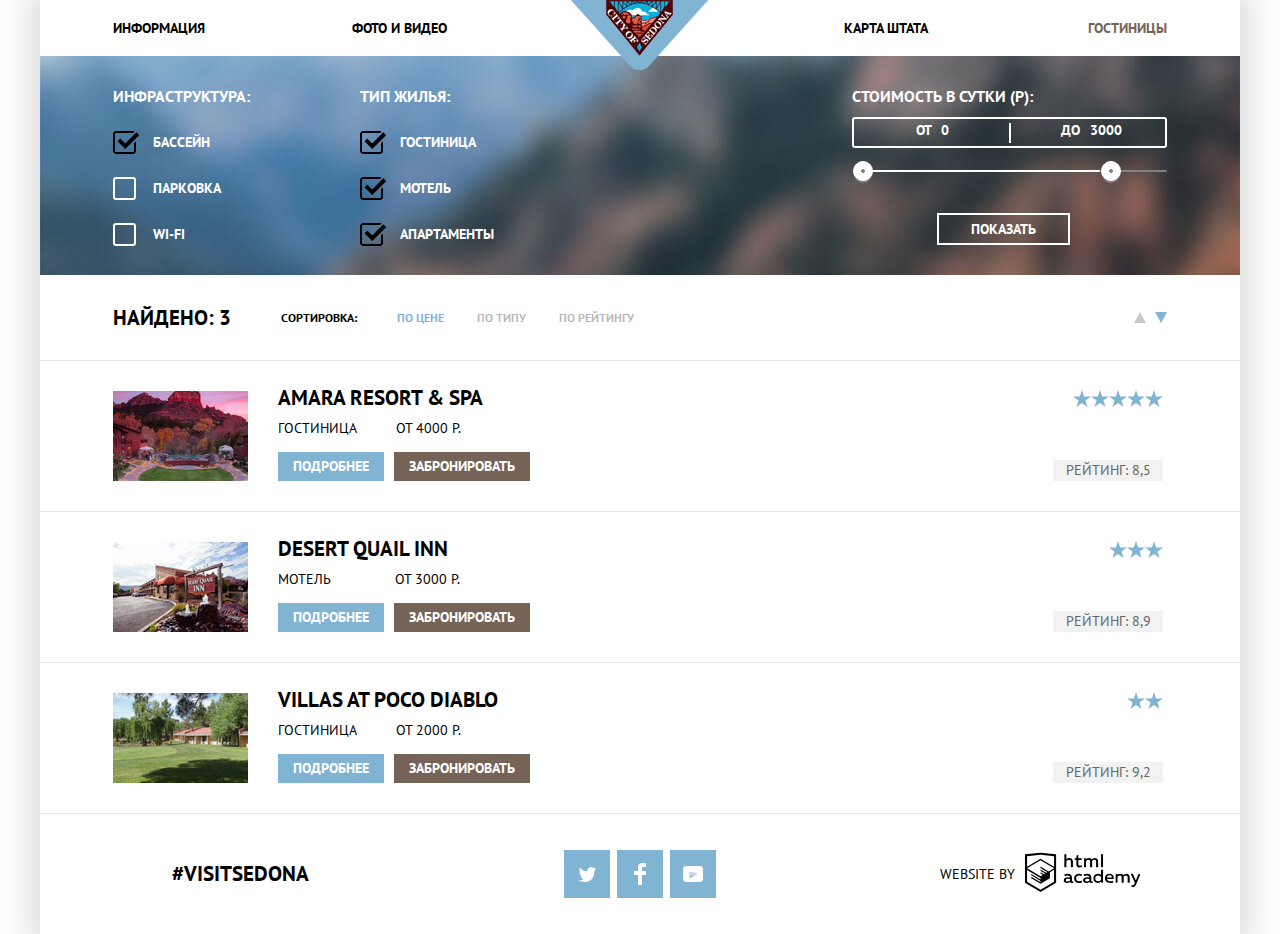
==== commit fb28965c: "Заверешение стилизации всех старниц" ====
--- a/inner-page.html
+++ b/inner-page.html
@@ -82,94 +82,110 @@
             </section>
             <div class="seach-results-and-sort">
                 <p class="seach-results">Найдено: 3</p>
-                <div class="sort">
-                    <span class="sort-title">Сортировка:</span>
-                    <ul class="sort-list-type-1">
-                        <li class="sort-item sort-list-type-1-current">
-                            <a href="#"><span class="sort-by-price">По цене</span></a>
-                        </li>
-                        <li class="sort-item">
-                            <a href="#"><span class="sort-by-type">По типу</span></a>
-                        </li>
-                        <li class="sort-item">
-                            <a href="#"><span class="sort-by-rating">По рейтингу</span></a>
-                        </li>
-                    </ul>
-                    <ul class="sort-list-type-2">
-                        <li class="sort-item">
-                            <a href="#"><span class="sort-acending"></span>По возрастанию</a>
-                        </li>
-                        <li class="sort-item sort-list-type-2-current">
-                            <a href="#"><span class="sort-descending"></span>По убыванию</a>
-                        </li>
-                    </ul>
-                </div>
+                <span class="sort-title">Сортировка:</span>
+                <ul class="sort-list-type-1">
+                    <li class="sort-item sort-list-type-1-current">
+                        <a href="#"><span class="sort-by-price">По цене</span></a>
+                    </li>
+                    <li class="sort-item">
+                        <a href="#"><span class="sort-by-type">По типу</span></a>
+                    </li>
+                    <li class="sort-item">
+                        <a href="#"><span class="sort-by-rating">По рейтингу</span></a>
+                    </li>
+                </ul>
+                <ul class="sort-list-type-2">
+                    <li class="sort-item">
+                        <a href="#" class="sort-acending">
+                            <span class="visually-hidden">По возрастанию</span>
+                            <span class="acending"></span>
+                        </a>
+                    </li>
+                    <li class="sort-item sort-list-type-2-current">
+                        <a href="#" class="sort-descending">
+                            <span class="visually-hidden">По убыванию</span>
+                            <span class="descending"></span>
+                        </a>
+                    </li>
+                </ul>
             </div>
             <section class="catalog">
                 <h2 class="visually-hidden">Список гостиниц</h2>
                 <ul class="catalog-list">
                     <li class="catalog-item">
-                        <div class="catalog-item-info">
-                            <h3>
-                                <a href="catalog-item.html">Amara Resort & Spa</a>
-                            </h3>
-                            <span class="catalog-category">Гостиница</span>
-                            <span class="catalog-item-price">от 4000 р.</span>
-                            <p class="catalog-item-box-buttons">
-                                <a class="button more-details" href="#">Подробнее</a>
-                                <a class="button armor" href="#">Забронировать</a>
-                            </p>
-                        </div>
-                        <p class="catalog-item-image">
-                            <a href="catalog-item.html" class="link-item-image">
-                                <img src="img/Amara Resort & Spa.jpg" width="135" height="90" alt="Гостиница: Amara Resort & Spa">
-                            </a>
-                        </p>
-                        <p class="catalog-item-rating">
-                            Рейтинг: 8,5
-                        </p>
+                        <div class="catalog-item-box">
+                            <div class="catalog-item-info">
+                                <h3>
+                                    <a href="catalog-item.html">Amara Resort & Spa</a>
+                                </h3>
+                                <p class="price-and-category">
+                                    <span class="catalog-category">Гостиница</span>
+                                    <span class="catalog-item-price">от 4000 р.</span>
+                                </p>
+                                <p class="catalog-item-box-buttons">
+                                    <a class="button more-details" href="#">Подробнее</a>
+                                    <a class="button armor" href="#">Забронировать</a>
+                                </p>
+                            </div>
+                            <p class="catalog-item-image">
+                                <a href="catalog-item.html" class="link-item-image">
+                                    <img src="img/Amara Resort & Spa.jpg" width="135" height="90" alt="Гостиница: Amara Resort & Spa">
+                                </a>
+                            </p>
+                            <p class="catalog-item-rating">
+                                Рейтинг: 8,5
+                            </p>
+                        </div>
                     </li>
                     <li class="catalog-item">
-                        <div class="catalog-item-info">
-                            <h3>
-                                <a href="catalog-item.html">Desert Quail Inn</a>
-                            </h3>
-                            <span class="catalog-category">Мотель</span>
-                            <span class="catalog-item-price">от 3000 р.</span>
-                            <p class="catalog-item-box-buttons">
-                                <a class="button more-details" href="#">Подробнее</a>
-                                <a class="button armor" href="#">Забронировать</a>
-                            </p>
-                        </div>
-                        <p class="catalog-item-image">
-                            <a href="catalog-item.html" class="link-item-image">
-                                <img src="img/Desert Quail Inn.jpg" width="135" height="90" alt="Мотель: Desert Quail Inn">
-                            </a>
-                        </p>
-                        <p class="catalog-item-rating">
-                            Рейтинг: 8,9
-                        </p>
+                        <div class="catalog-item-box">
+                            <div class="catalog-item-info">
+                                <h3>
+                                    <a href="catalog-item.html">Desert Quail Inn</a>
+                                </h3>
+                                <p class="price-and-category">
+                                    <span class="catalog-category">Мотель</span>
+                                    <span class="catalog-item-price">от 3000 р.</span>
+                                </p>
+                                <p class="catalog-item-box-buttons">
+                                    <a class="button more-details" href="#">Подробнее</a>
+                                    <a class="button armor" href="#">Забронировать</a>
+                                </p>
+                            </div>
+                            <p class="catalog-item-image">
+                                <a href="catalog-item.html" class="link-item-image">
+                                    <img src="img/Desert Quail Inn.jpg" width="135" height="90" alt="Мотель: Desert Quail Inn">
+                                </a>
+                            </p>
+                            <p class="catalog-item-rating">
+                                Рейтинг: 8,9
+                            </p>
+                        </div>
                     </li>
                     <li class="catalog-item">
-                        <div class="catalog-item-info">
-                            <h3>
-                                <a href="catalog-item.html">Villas at Poco Diablo</a>
-                            </h3>
-                            <span class="catalog-category">Гостиница</span>
-                            <span class="catalog-item-price">от 2000 р.</span>
-                            <p class="catalog-item-box-buttons">
-                                <a class="button more-details" href="#">Подробнее</a>
-                                <a class="button armor" href="#">Забронировать</a>
-                            </p>
-                        </div>
-                        <p class="catalog-item-image">
-                            <a href="catalog-item.html" class="link-item-image">
-                                <img src="img/Villas at Poco Diablo.jpg" width="135" height="90" alt="Гостиница: Villas at Poco Diablo">
-                            </a>
-                        </p>
-                        <p class="catalog-item-rating">
-                            Рейтинг: 9,2
-                        </p>
+                        <div class="catalog-item-box">
+                            <div class="catalog-item-info">
+                                <h3>
+                                    <a href="catalog-item.html">Villas at Poco Diablo</a>
+                                </h3>
+                                <p class="price-and-category">
+                                    <span class="catalog-category">Гостиница</span>
+                                    <span class="catalog-item-price">от 2000 р.</span>
+                                </p>
+                                <p class="catalog-item-box-buttons">
+                                    <a class="button more-details" href="#">Подробнее</a>
+                                    <a class="button armor" href="#">Забронировать</a>
+                                </p>
+                            </div>
+                            <p class="catalog-item-image">
+                                <a href="catalog-item.html" class="link-item-image">
+                                    <img src="img/Villas at Poco Diablo.jpg" width="135" height="90" alt="Гостиница: Villas at Poco Diablo">
+                                </a>
+                            </p>
+                            <p class="catalog-item-rating">
+                                Рейтинг: 9,2
+                            </p>
+                        </div>
                     </li>
                 </ul>
             </section>
--- a/css/style.css
+++ b/css/style.css
@@ -48,6 +48,7 @@
 
 .inner-page {
     line-height: 21px;
+    background-color: #ffffff;
 }
 
 .container {
@@ -892,27 +893,108 @@
     color: #000000;
 }
 
-.sort {
+.seach-results-and-sort {
+    display: flex;
+    min-height: 85px;
+    align-items: center;
+    margin-left: 73px;
+    margin-right: 73px;
     font-size: 12px;
     line-height: 18px;
 }
 
 .seach-results {
+    margin: 0;
+    margin-right: 50px;
     font-size: 21px;
     line-height: 26px;
 }
 
-.sort ul {
+.sort-title {
+    margin-right: 40px;
+}
+
+.seach-results-and-sort ul {
+    display: flex;
+    margin: 0;
+    padding: 0;
     list-style: none;
 }
 
-.sort-list-type-1 a,
-.sort-list-type-2 a {
+.sort-item:not(:last-of-type) {
+    margin-right: 33px;
+}
+
+.seach-results-and-sort .sort-list-type-2 {
+    margin-left: auto;
+}
+
+.sort-list-type-1 a {
     color: rgba(0, 0, 0, 0.3);
 }
 
-.sort-list-type-1-current a,
-.sort-list-type-2-current a {
+.sort-list-type-2 .sort-acending,
+.sort-list-type-2 .sort-descending {
+    position: relative;
+    display: inline-block;
+}
+
+.acending::before {
+    content: "";
+    position: absolute;
+    top: -10px;
+    width: 0;
+    height: 0;
+    border: 11px solid #cacaca;
+    border-top-width: 0;
+    border-right-width: 6px;
+    border-left-width: 6px;
+    border-left-color: transparent;
+    border-right-color: transparent;
+}
+
+.sort-acending:hover .acending::before,
+.sort-acending:focus .acending::before {
+    border-bottom-color: #000000;
+}
+
+.sort-acending:active .acending::before {
+    border-bottom-color: #81b3d2;
+}
+
+.sort-list-type-2-current .acending::before {
+    border-top-color: #81b3d2;
+}
+
+.descending::before {
+    content: "";
+    position: absolute;
+    right: 0;
+    top: -10px;
+    width: 0;
+    height: 0;
+    border: 11px solid #cacaca;
+    border-bottom-width: 0;
+    border-right-width: 6px;
+    border-left-width: 6px;
+    border-left-color: transparent;
+    border-right-color: transparent;
+}
+
+.sort-descending:hover .descending::before,
+.sort-descending:focus .descending::before {
+    border-top-color: #000000;
+}
+
+.sort-descending:active .descending::before {
+    border-top-color: #81b3d2;
+}
+
+.sort-list-type-2-current .descending::before {
+    border-top-color: #81b3d2;
+}
+
+.sort-list-type-1-current a {
     color: #81b3d2;
 }
 
@@ -926,19 +1008,37 @@
     color: #000000;
 }
 
-.sort-list-type-2 a:hover,
-.sort-list-type-2 a:focus {
-    color: #000000;
-}
-
-.sort-list-type-2 a:active,
-.sort-list-type-2 a:active {
-    color: #81b3d2;
+.catalog {
+    border-top: 1px solid #e5e5e5;
+    border-bottom: 1px solid #e5e5e5;
+}
+
+.catalog-item {
+    padding: 30px 73px;
+}
+
+.catalog-item:not(:last-of-type) {
+    border-bottom: 1px solid #e5e5e5;
+}
+
+.catalog-item .catalog-item-box {
+    display: flex;
+    width: 1050px;
+    margin: 0;
+    padding: 0;
+}
+
+.catalog-item-info {
+    display: flex;
+    flex-direction: column;
+    justify-content: space-between;
 }
 
 .catalog-item-info h3 {
+    margin: 0;
+    padding: 0;
     font-size: 21px;
-    line-height: 26px;
+    line-height: 14px;
 }
 
 .catalog-item-info a {
@@ -956,20 +1056,50 @@
 }
 
 .catalog ul {
+    margin: 0;
+    padding: 0;
     list-style: none;
 }
 
-.catalog-item-info .catalog-category,
-.catalog-item-info .catalog-item-price {
+.price-and-category {
+    margin: 0;
+    padding: 0;
+}
+
+.price-and-category .catalog-category,
+.price-and-category .catalog-item-price {
     font-weight: 400;
 }
 
+.price-and-category .catalog-category {
+    margin-right: 35px;
+}
+
+.catalog-item:nth-of-type(2) .catalog-category {
+    margin-right: 60px;
+}
+
 .catalog-item-image {
+    margin: 0;
+    margin-right: 30px;
+    padding: 0;
     width: 135px;
     line-height: 0;
+    order: -1;
+}
+
+.catalog-item-box-buttons {
+    margin: 0;
+    padding: 0;
+}
+
+.catalog-item-box-buttons .button {
+    display: inline-block;
+    padding: 4px 15px;
 }
 
 .catalog-item-box-buttons .more-details {
+    margin-right: 6px;
     color: #ffffff;
     background-color: #81b3d2;
 }
@@ -989,20 +1119,48 @@
     background-color: #766357;
 }
 
-.armor:hover,
-.armor:focus {
+.catalog-item-box-buttons .armor:hover,
+.catalog-item-box-buttons .armor:focus {
     background-color: #604e43;
-}
-
-.armor:active {
+    color: white;
+}
+
+.catalog-item-box-buttons .armor:active {
     background-color: #503e33;
     color: rgba(255, 255, 255, 0.3)
 }
 
 .catalog-item-rating {
+    position: relative;
+    align-self: flex-end;
+    width: 110px;
+    margin: 0;
+    margin-left: auto;
+    padding: 0;
     font-weight: 400;
     color: #666666;
+    text-align: center;
     background-color: #f2f2f2;
 }
 
-;+.catalog-item-rating::before {
+    content: "";
+    position: absolute;
+    top: -70px;
+    right: 0;
+    display: block;
+    height: 17px;
+    background: url("../img/star.svg") repeat-x 0 0;
+}
+
+.catalog-item:first-of-type .catalog-item-rating::before {
+    width: 90px;
+}
+
+.catalog-item:nth-of-type(2) .catalog-item-rating::before {
+    width: 54px;
+}
+
+.catalog-item:last-of-type .catalog-item-rating::before {
+    width: 36px;
+}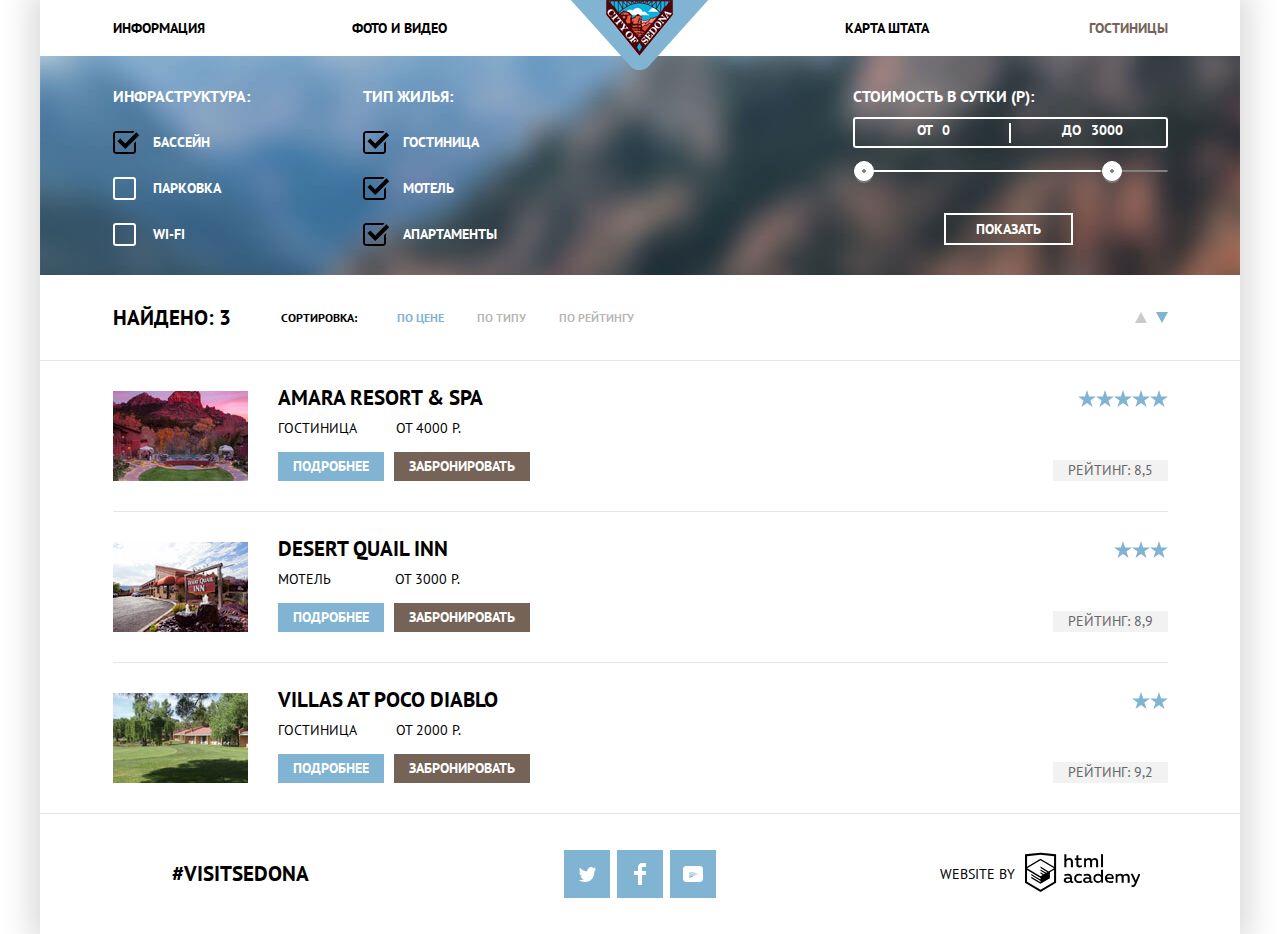
==== commit 3bb53eef: "finish" ====
--- a/inner-page.html
+++ b/inner-page.html
@@ -17,177 +17,185 @@
                 <a href="index.html" class="main-header-logo">
                     <img src="img/logo.png" width="138" height="70" alt="Логотип Седона">
                 </a>
-                <ul class="site-navigation">
-                    <li><a href="info.html">Информация</a></li>
-                    <li><a href="photo-and-video.html">Фото и видео</a></li>
-                    <li><a href="map.html">Карта штата</a></li>
-                    <li class="site-navigation-current"><a href="hotels.html">Гостиницы</a></li>
-                </ul>
+                <div class="wrapper">
+                    <ul class="site-navigation">
+                        <li><a href="info.html">Информация</a></li>
+                        <li><a href="photo-and-video.html">Фото и видео</a></li>
+                        <li><a href="map.html">Карта штата</a></li>
+                        <li class="site-navigation-current"><a>Гостиницы</a></li>
+                    </ul>
+                </div>
             </nav>
         </header>
         <main class="index-main">
             <h1 class="visually-hidden">Гостиницы</h1>
             <section class="filters">
                 <h2 class="visually-hidden">Фильтр товаров</h2>
-                <form class="filter" method="GET" action="https://echo.htmlacademy.ru">
-                    <fieldset class="filter-infrastructure">
-                        <legend>Инфраструктура:</legend>
-                        <ul>
-                            <li>
-                                <input class="visually-hidden filter-input filter-input-checkbox" type="checkbox" name="Бассейн" id="filter-pool" checked>
-                                <label for="filter-pool">Бассейн</label>
-                            </li>
-                            <li>
-                                <input class="visually-hidden filter-input filter-input-checkbox" type="checkbox" name="Парковка" id="filter-parking">
-                                <label for="filter-parking">Парковка</label>
-                            </li>
-                            <li>
-                                <input class="visually-hidden filter-input filter-input-checkbox" type="checkbox" name="Wi-fi" id="filter-wi-fi">
-                                <label for="filter-wi-fi">Wi-fi</label>
-                            </li>
-                        </ul>
-                    </fieldset>
-                    <fieldset class="filter-type-housing">
-                        <legend>Тип жилья:</legend>
-                        <ul>
-                            <li>
-                                <input class="visually-hidden filter-input filter-input-checkbox" type="checkbox" name="Гостиница" id="filter-hotel" checked>
-                                <label for="filter-hotel">Гостиница</label>
-                            </li>
-                            <li>
-                                <input class="visually-hidden filter-input filter-input-checkbox" type="checkbox" name="Мотель" id="filter-motel" checked>
-                                <label for="filter-motel">Мотель</label>
-                            </li>
-                            <li>
-                                <input class="visually-hidden filter-input filter-input-checkbox" type="checkbox" name="Апартаменты" id="filter-apartments" checked>
-                                <label for="filter-apartments">Апартаменты</label>
-                            </li>
-                        </ul>
-                    </fieldset>
-                    <fieldset class="price-per-day">
-                        <legend>Стоимость в сутки (р):</legend>
-                        <div class="box">
-                            <label class="price-from" for="price-per-day-from">От</label>
-                            <input type="text" name="price-per-day-from" id="price-per-day-from" value="0">
-                            <label class="price-to" for="price-per-day-to">До</label>
-                            <input type="text" name="price-per-day-to" id="price-per-day-to" value="3000">
-                        </div>
-                        <div class="range">
-                            <span class="begin-flag"></span>
-                            <span class="end-flag"></span>
-                        </div>
-                    </fieldset>
-                    <button type="submit" class="filter-button btn">Показать</button>
-                </form>
+                <div class="wrapper">
+                    <form class="filter" method="GET" action="https://echo.htmlacademy.ru">
+                        <fieldset class="filter-infrastructure">
+                            <legend>Инфраструктура:</legend>
+                            <ul>
+                                <li>
+                                    <input class="visually-hidden filter-input filter-input-checkbox" type="checkbox" name="Бассейн" id="filter-pool" checked>
+                                    <label for="filter-pool">Бассейн</label>
+                                </li>
+                                <li>
+                                    <input class="visually-hidden filter-input filter-input-checkbox" type="checkbox" name="Парковка" id="filter-parking">
+                                    <label for="filter-parking">Парковка</label>
+                                </li>
+                                <li>
+                                    <input class="visually-hidden filter-input filter-input-checkbox" type="checkbox" name="Wi-fi" id="filter-wi-fi">
+                                    <label for="filter-wi-fi">Wi-fi</label>
+                                </li>
+                            </ul>
+                        </fieldset>
+                        <fieldset class="filter-type-housing">
+                            <legend>Тип жилья:</legend>
+                            <ul>
+                                <li>
+                                    <input class="visually-hidden filter-input filter-input-checkbox" type="checkbox" name="Гостиница" id="filter-hotel" checked>
+                                    <label for="filter-hotel">Гостиница</label>
+                                </li>
+                                <li>
+                                    <input class="visually-hidden filter-input filter-input-checkbox" type="checkbox" name="Мотель" id="filter-motel" checked>
+                                    <label for="filter-motel">Мотель</label>
+                                </li>
+                                <li>
+                                    <input class="visually-hidden filter-input filter-input-checkbox" type="checkbox" name="Апартаменты" id="filter-apartments" checked>
+                                    <label for="filter-apartments">Апартаменты</label>
+                                </li>
+                            </ul>
+                        </fieldset>
+                        <fieldset class="price-per-day">
+                            <legend>Стоимость в сутки (р):</legend>
+                            <div class="box">
+                                <label class="price-from" for="price-per-day-from">От</label>
+                                <input type="text" name="price-per-day-from" id="price-per-day-from" value="0">
+                                <label class="price-to" for="price-per-day-to">До</label>
+                                <input type="text" name="price-per-day-to" id="price-per-day-to" value="3000">
+                            </div>
+                            <div class="range">
+                                <span class="begin-flag"></span>
+                                <span class="end-flag"></span>
+                            </div>
+                        </fieldset>
+                        <button type="submit" class="filter-button btn">Показать</button>
+                    </form>
+                </div>
             </section>
-            <div class="seach-results-and-sort">
-                <p class="seach-results">Найдено: 3</p>
-                <span class="sort-title">Сортировка:</span>
-                <ul class="sort-list-type-1">
-                    <li class="sort-item sort-list-type-1-current">
-                        <a href="#"><span class="sort-by-price">По цене</span></a>
-                    </li>
-                    <li class="sort-item">
-                        <a href="#"><span class="sort-by-type">По типу</span></a>
-                    </li>
-                    <li class="sort-item">
-                        <a href="#"><span class="sort-by-rating">По рейтингу</span></a>
-                    </li>
-                </ul>
-                <ul class="sort-list-type-2">
-                    <li class="sort-item">
-                        <a href="#" class="sort-acending">
-                            <span class="visually-hidden">По возрастанию</span>
-                            <span class="acending"></span>
-                        </a>
-                    </li>
-                    <li class="sort-item sort-list-type-2-current">
-                        <a href="#" class="sort-descending">
-                            <span class="visually-hidden">По убыванию</span>
-                            <span class="descending"></span>
-                        </a>
-                    </li>
-                </ul>
+            <div class="wrapper">
+                <div class="seach-results-and-sort">
+                    <p class="seach-results">Найдено: 3</p>
+                    <span class="sort-title">Сортировка:</span>
+                    <ul class="sort-list-type-1">
+                        <li class="sort-item sort-list-type-1-current">
+                            <a href="#"><span class="sort-by-price">По цене</span></a>
+                        </li>
+                        <li class="sort-item">
+                            <a href="#"><span class="sort-by-type">По типу</span></a>
+                        </li>
+                        <li class="sort-item">
+                            <a href="#"><span class="sort-by-rating">По рейтингу</span></a>
+                        </li>
+                    </ul>
+                    <ul class="sort-list-type-2">
+                        <li class="sort-item">
+                            <a href="#" class="sort-acending">
+                                <span class="visually-hidden">По возрастанию</span>
+                                <span class="acending"></span>
+                            </a>
+                        </li>
+                        <li class="sort-item sort-list-type-2-current">
+                            <a href="#" class="sort-descending">
+                                <span class="visually-hidden">По убыванию</span>
+                                <span class="descending"></span>
+                            </a>
+                        </li>
+                    </ul>
+                </div>
             </div>
             <section class="catalog">
                 <h2 class="visually-hidden">Список гостиниц</h2>
-                <ul class="catalog-list">
-                    <li class="catalog-item">
-                        <div class="catalog-item-box">
-                            <div class="catalog-item-info">
-                                <h3>
-                                    <a href="catalog-item.html">Amara Resort & Spa</a>
-                                </h3>
-                                <p class="price-and-category">
-                                    <span class="catalog-category">Гостиница</span>
-                                    <span class="catalog-item-price">от 4000 р.</span>
-                                </p>
-                                <p class="catalog-item-box-buttons">
-                                    <a class="button more-details" href="#">Подробнее</a>
-                                    <a class="button armor" href="#">Забронировать</a>
-                                </p>
-                            </div>
-                            <p class="catalog-item-image">
-                                <a href="catalog-item.html" class="link-item-image">
-                                    <img src="img/Amara Resort & Spa.jpg" width="135" height="90" alt="Гостиница: Amara Resort & Spa">
-                                </a>
-                            </p>
-                            <p class="catalog-item-rating">
-                                Рейтинг: 8,5
-                            </p>
-                        </div>
-                    </li>
-                    <li class="catalog-item">
-                        <div class="catalog-item-box">
-                            <div class="catalog-item-info">
-                                <h3>
-                                    <a href="catalog-item.html">Desert Quail Inn</a>
-                                </h3>
-                                <p class="price-and-category">
-                                    <span class="catalog-category">Мотель</span>
-                                    <span class="catalog-item-price">от 3000 р.</span>
-                                </p>
-                                <p class="catalog-item-box-buttons">
-                                    <a class="button more-details" href="#">Подробнее</a>
-                                    <a class="button armor" href="#">Забронировать</a>
-                                </p>
-                            </div>
-                            <p class="catalog-item-image">
-                                <a href="catalog-item.html" class="link-item-image">
-                                    <img src="img/Desert Quail Inn.jpg" width="135" height="90" alt="Мотель: Desert Quail Inn">
-                                </a>
-                            </p>
-                            <p class="catalog-item-rating">
-                                Рейтинг: 8,9
-                            </p>
-                        </div>
-                    </li>
-                    <li class="catalog-item">
-                        <div class="catalog-item-box">
-                            <div class="catalog-item-info">
-                                <h3>
-                                    <a href="catalog-item.html">Villas at Poco Diablo</a>
-                                </h3>
-                                <p class="price-and-category">
-                                    <span class="catalog-category">Гостиница</span>
-                                    <span class="catalog-item-price">от 2000 р.</span>
-                                </p>
-                                <p class="catalog-item-box-buttons">
-                                    <a class="button more-details" href="#">Подробнее</a>
-                                    <a class="button armor" href="#">Забронировать</a>
-                                </p>
-                            </div>
-                            <p class="catalog-item-image">
-                                <a href="catalog-item.html" class="link-item-image">
-                                    <img src="img/Villas at Poco Diablo.jpg" width="135" height="90" alt="Гостиница: Villas at Poco Diablo">
-                                </a>
-                            </p>
-                            <p class="catalog-item-rating">
-                                Рейтинг: 9,2
-                            </p>
-                        </div>
-                    </li>
-                </ul>
+                <div class="wrapper">
+                    <ul class="catalog-list">
+                        <li class="catalog-item">
+                            <div class="catalog-item-box">
+                                <div class="catalog-item-info">
+                                    <h3>
+                                        <a href="catalog-item.html">Amara Resort & Spa</a>
+                                    </h3>
+                                    <p class="price-and-category">
+                                        <span class="catalog-category">Гостиница</span>
+                                        <span class="catalog-item-price">от 4000 р.</span>
+                                    </p>
+                                    <p class="catalog-item-box-buttons">
+                                        <a class="button more-details" href="#">Подробнее</a>
+                                        <a class="button armor" href="#">Забронировать</a>
+                                    </p>
+                                </div>
+                                <p class="catalog-item-image">
+                                    <a href="catalog-item.html" class="link-item-image">
+                                        <img src="img/Amara Resort & Spa.jpg" width="135" height="90" alt="Гостиница: Amara Resort & Spa">
+                                    </a>
+                                </p>
+                                <p class="catalog-item-rating">
+                                    Рейтинг: 8,5
+                                </p>
+                            </div>
+                        </li>
+                        <li class="catalog-item">
+                            <div class="catalog-item-box">
+                                <div class="catalog-item-info">
+                                    <h3>
+                                        <a href="catalog-item.html">Desert Quail Inn</a>
+                                    </h3>
+                                    <p class="price-and-category">
+                                        <span class="catalog-category">Мотель</span>
+                                        <span class="catalog-item-price">от 3000 р.</span>
+                                    </p>
+                                    <p class="catalog-item-box-buttons">
+                                        <a class="button more-details" href="#">Подробнее</a>
+                                        <a class="button armor" href="#">Забронировать</a>
+                                    </p>
+                                </div>
+                                <p class="catalog-item-image">
+                                    <a href="catalog-item.html" class="link-item-image">
+                                        <img src="img/Desert Quail Inn.jpg" width="135" height="90" alt="Мотель: Desert Quail Inn">
+                                    </a>
+                                </p>
+                                <p class="catalog-item-rating">
+                                    Рейтинг: 8,9
+                                </p>
+                            </div>
+                        </li>
+                        <li class="catalog-item">
+                            <div class="catalog-item-box">
+                                <div class="catalog-item-info">
+                                    <h3>
+                                        <a href="catalog-item.html">Villas at Poco Diablo</a>
+                                    </h3>
+                                    <p class="price-and-category">
+                                        <span class="catalog-category">Гостиница</span>
+                                        <span class="catalog-item-price">от 2000 р.</span>
+                                    </p>
+                                    <p class="catalog-item-box-buttons">
+                                        <a class="button more-details" href="#">Подробнее</a>
+                                        <a class="button armor" href="#">Забронировать</a>
+                                    </p>
+                                </div>
+                                <p class="catalog-item-image">
+                                    <a href="catalog-item.html" class="link-item-image">
+                                        <img src="img/Villas at Poco Diablo.jpg" width="135" height="90" alt="Гостиница: Villas at Poco Diablo">
+                                    </a>
+                                </p>
+                                <p class="catalog-item-rating">
+                                    Рейтинг: 9,2
+                                </p>
+                            </div>
+                        </li>
+                    </ul>
+                </div>
             </section>
         </main>
         <footer class="main-footer">
--- a/css/style.css
+++ b/css/style.css
@@ -1,3 +1,32 @@
+@keyframes opacity {
+    0% {
+        opacity: 0;
+    }
+    100% {
+        opacity: 1;
+    }
+}
+
+@keyframes shake {
+    0%,
+    100% {
+        transform: translateX(0);
+    }
+    10%,
+    30%,
+    50%,
+    70%,
+    90% {
+        transform: translateX(-10px);
+    }
+    20%,
+    40%,
+    60%,
+    80% {
+        transform: translateX(10px);
+    }
+}
+
 *,
 *::before,
 *::after {
@@ -24,7 +53,7 @@
 }
 
 img {
-    width: 100%;
+    max-width: 100%;
     height: auto;
 }
 
@@ -77,6 +106,11 @@
     line-height: 0;
 }
 
+.wrapper {
+    width: 1055px;
+    margin: 0 auto;
+}
+
 .site-navigation {
     display: flex;
     flex-wrap: wrap;
@@ -95,18 +129,16 @@
 
 .site-navigation li:nth-of-type(1),
 .site-navigation li:nth-of-type(2) {
-    padding-left: 73px;
     text-align: left;
 }
 
 .site-navigation li:nth-of-type(3),
 .site-navigation li:nth-of-type(4) {
-    padding-right: 73px;
     text-align: right;
 }
 
 .site-navigation li:nth-of-type(3) {
-    margin-left: 244px;
+    margin-left: auto;
 }
 
 .site-navigation a {
@@ -233,7 +265,7 @@
 .feature-item-number {
     position: relative;
     display: inline-block;
-    width: 50px;
+    min-width: 50px;
     padding: 0;
     margin: 0;
     margin-bottom: 25px;
@@ -314,8 +346,10 @@
 
 .appointment-info {
     margin: 0;
+    margin-bottom: 50px;
     width: 575px;
-    padding: 0 72px 50px;
+    padding: 0 72px;
+    line-height: 24px;
     text-align: center;
 }
 
@@ -348,17 +382,29 @@
 }
 
 .map {
+    position: relative;
     width: 1200px;
 }
 
+.map img {
+    position: absolute;
+    top: 0;
+    left: 0;
+    z-index: -1;
+}
+
 
 /*форма на главной*/
 
+.modal-popup {
+    position: relative;
+    display: none;
+}
+
 .appointment-form {
-    /* display: none; */
     position: absolute;
     left: 50%;
-    bottom: -141%;
+    bottom: 305px;
     width: 568px;
     min-height: 395px;
     margin: 0;
@@ -466,12 +512,10 @@
 
 .appoitment-item input:hover,
 .appoitment-item input:focus {
-    outline: none;
     background-color: #ebebeb;
 }
 
 .appoitment-item input:active {
-    outline: none;
     background-color: #ffffff;
     border: 2px solid #e5e5e5;
 }
@@ -504,13 +548,11 @@
 .btn-minus:focus,
 .btn-plus:hover,
 .btn-plus:focus {
-    outline: none;
     color: #000000;
 }
 
 .btn-minus:active,
 .btn-plus:active {
-    outline: none;
     color: #81b3d2;
 }
 
@@ -644,9 +686,7 @@
 
 /*Inner Page*/
 
-.site-navigation-current a,
-.site-navigation-current a:hover,
-.site-navigation-current a:focus {
+.site-navigation-current a:not([href]) {
     color: #766357;
 }
 
@@ -687,11 +727,7 @@
 
 .filter .filter-infrastructure,
 .filter .filter-type-housing {
-    width: 310px;
-}
-
-.filter .filter-infrastructure {
-    padding-left: 73px;
+    width: 240px;
 }
 
 .filter .filter-type-housing {
@@ -727,6 +763,14 @@
     border-radius: 3px;
 }
 
+.filter-infrastructure input[type="checkbox"]:focus~label::before,
+.filter-type-housing input[type="checkbox"]:focus~label::before {
+    outline: thin dotted;
+    outline: 10px auto;
+    outline-color: #81b3d2;
+    outline-offset: 8px;
+}
+
 .filter-infrastructure input[type="checkbox"]:checked~label::before,
 .filter-type-housing input[type="checkbox"]:checked~label::before {
     width: 27px;
@@ -748,7 +792,6 @@
 
 .filter .price-per-day {
     margin-left: auto;
-    margin-right: 73px;
 }
 
 .price-per-day legend {
@@ -879,16 +922,15 @@
 .filter-button {
     position: absolute;
     bottom: 0;
-    right: 170px;
-    width: 133px;
+    right: 95px;
     min-height: 32px;
+    padding: 0 30px;
     background-color: transparent;
     border: 2px solid #ffffff;
 }
 
 .filter-button:hover,
 .filter-button:focus {
-    outline: none;
     background-color: #ffffff;
     color: #000000;
 }
@@ -897,8 +939,6 @@
     display: flex;
     min-height: 85px;
     align-items: center;
-    margin-left: 73px;
-    margin-right: 73px;
     font-size: 12px;
     line-height: 18px;
 }
@@ -1014,7 +1054,7 @@
 }
 
 .catalog-item {
-    padding: 30px 73px;
+    padding: 30px 0;
 }
 
 .catalog-item:not(:last-of-type) {
@@ -1023,7 +1063,6 @@
 
 .catalog-item .catalog-item-box {
     display: flex;
-    width: 1050px;
     margin: 0;
     padding: 0;
 }
@@ -1133,10 +1172,9 @@
 .catalog-item-rating {
     position: relative;
     align-self: flex-end;
-    width: 110px;
     margin: 0;
     margin-left: auto;
-    padding: 0;
+    padding: 0 15px;
     font-weight: 400;
     color: #666666;
     text-align: center;
@@ -1163,4 +1201,15 @@
 
 .catalog-item:last-of-type .catalog-item-rating::before {
     width: 36px;
+}
+
+.modal-show {
+    display: block;
+    animation-name: opacity;
+    animation-duration: 1s;
+}
+
+.modal-error {
+    animation-name: shake;
+    animation-duration: 0.6s;
 }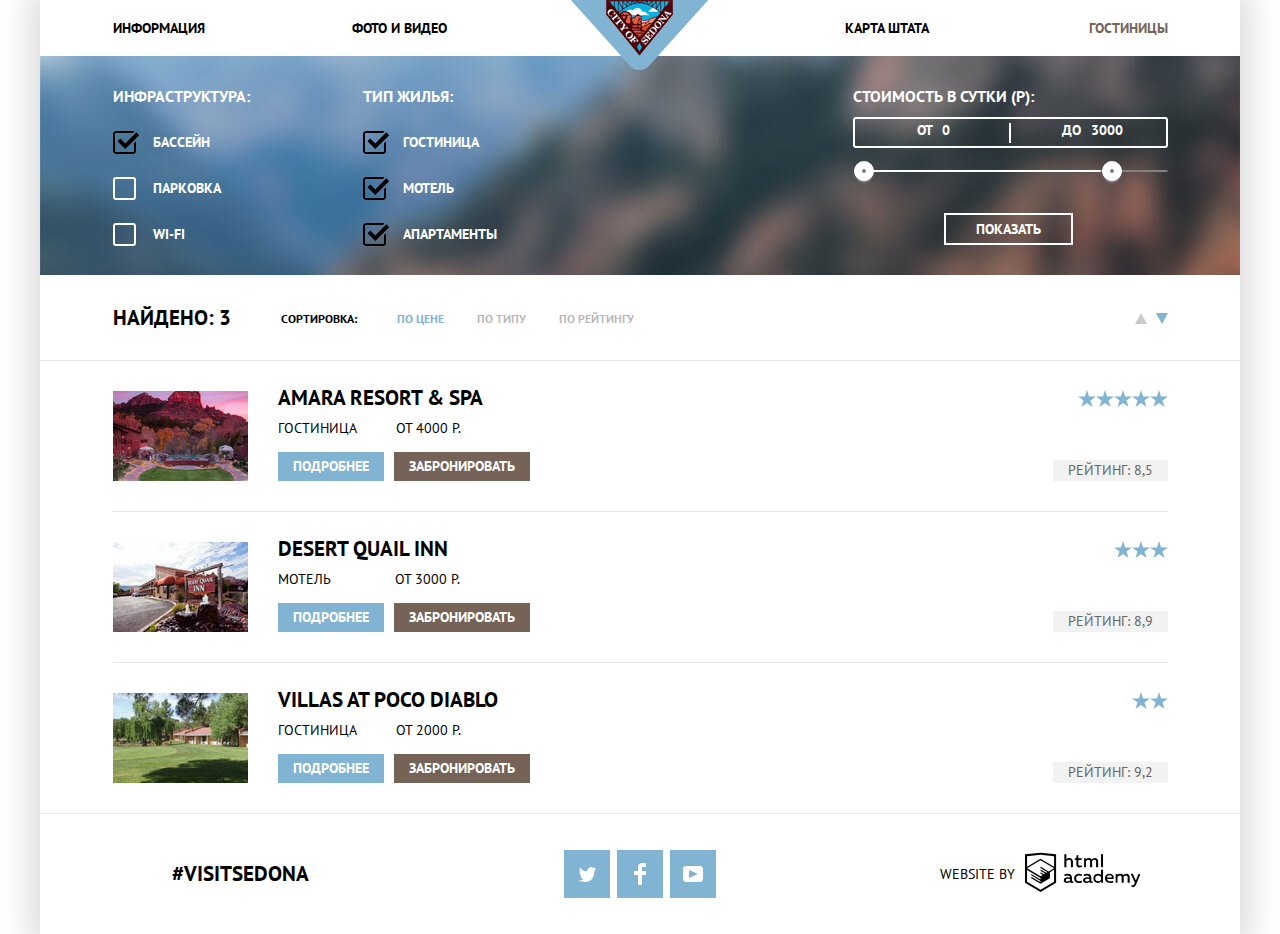
==== commit 5046fef0: "Испарвляет ошибки" ====
--- a/inner-page.html
+++ b/inner-page.html
@@ -1,269 +1,257 @@
 <!DOCTYPE html>
 <html lang="ru">
-
-<head>
-    <title>HOTELS</title>
-    <meta charset="utf-8">
-    <link href="https://fonts.googleapis.com/css?family=PT+Sans:400,700&display=swap&subset=cyrillic" rel="stylesheet">
-    <link rel="stylesheet" href="css/normalize.css">
-    <link rel="stylesheet" href="css/style.css">
-
-</head>
-
-<body class="inner-page">
-    <div class="container">
-        <header class="main-header">
-            <nav class="main-navigation">
-                <a href="index.html" class="main-header-logo">
-                    <img src="img/logo.png" width="138" height="70" alt="Логотип Седона">
-                </a>
+    <head>
+        <title>HOTELS</title>
+        <meta charset="utf-8">
+        <link href="https://fonts.googleapis.com/css?family=PT+Sans:400,700&display=swap&subset=cyrillic" rel="stylesheet">
+        <link rel="stylesheet" href="css/normalize.css">
+        <link rel="stylesheet" href="css/style.css">
+    </head>
+    <body class="inner-page">
+        <div class="container">
+            <header class="main-header">
+                <nav class="main-navigation">
+                    <a href="index.html" class="main-header-logo">
+                        <img src="img/logo.png" width="138" height="70" alt="Логотип Седона">
+                    </a>
+                    <div class="wrapper">
+                        <ul class="site-navigation">
+                            <li><a href="info.html">Информация</a></li>
+                            <li><a href="photo-and-video.html">Фото и видео</a></li>
+                            <li><a href="map.html">Карта штата</a></li>
+                            <li class="site-navigation-current"><a>Гостиницы</a></li>
+                        </ul>
+                    </div>
+                </nav>
+            </header>
+            <main class="index-main">
+                <h1 class="visually-hidden">Гостиницы</h1>
+                <section class="filters">
+                    <h2 class="visually-hidden">Фильтр товаров</h2>
+                    <div class="wrapper">
+                        <form class="filter" method="GET" action="https://echo.htmlacademy.ru">
+                            <fieldset class="filter-infrastructure">
+                                <legend>Инфраструктура:</legend>
+                                <ul>
+                                    <li>
+                                        <input class="visually-hidden filter-input filter-input-checkbox" type="checkbox" name="Бассейн" id="filter-pool" checked>
+                                        <label for="filter-pool">Бассейн</label>
+                                    </li>
+                                    <li>
+                                        <input class="visually-hidden filter-input filter-input-checkbox" type="checkbox" name="Парковка" id="filter-parking">
+                                        <label for="filter-parking">Парковка</label>
+                                    </li>
+                                    <li>
+                                        <input class="visually-hidden filter-input filter-input-checkbox" type="checkbox" name="Wi-fi" id="filter-wi-fi">
+                                        <label for="filter-wi-fi">Wi-fi</label>
+                                    </li>
+                                </ul>
+                            </fieldset>
+                            <fieldset class="filter-type-housing">
+                                <legend>Тип жилья:</legend>
+                                <ul>
+                                    <li>
+                                        <input class="visually-hidden filter-input filter-input-checkbox" type="checkbox" name="Гостиница" id="filter-hotel" checked>
+                                        <label for="filter-hotel">Гостиница</label>
+                                    </li>
+                                    <li>
+                                        <input class="visually-hidden filter-input filter-input-checkbox" type="checkbox" name="Мотель" id="filter-motel" checked>
+                                        <label for="filter-motel">Мотель</label>
+                                    </li>
+                                    <li>
+                                        <input class="visually-hidden filter-input filter-input-checkbox" type="checkbox" name="Апартаменты" id="filter-apartments" checked>
+                                        <label for="filter-apartments">Апартаменты</label>
+                                    </li>
+                                </ul>
+                            </fieldset>
+                            <fieldset class="price-per-day">
+                                <legend>Стоимость в сутки (р):</legend>
+                                <div class="box">
+                                    <label class="price-from" for="price-per-day-from">От</label>
+                                    <input type="text" name="price-per-day-from" id="price-per-day-from" value="0">
+                                    <label class="price-to" for="price-per-day-to">До</label>
+                                    <input type="text" name="price-per-day-to" id="price-per-day-to" value="3000">
+                                </div>
+                                <div class="range">
+                                    <button class="begin-flag"></button>
+                                    <button class="end-flag"></button>
+                                </div>
+                            </fieldset>
+                            <button type="submit" class="filter-button btn">Показать</button>
+                        </form>
+                    </div>
+                </section>
                 <div class="wrapper">
-                    <ul class="site-navigation">
-                        <li><a href="info.html">Информация</a></li>
-                        <li><a href="photo-and-video.html">Фото и видео</a></li>
-                        <li><a href="map.html">Карта штата</a></li>
-                        <li class="site-navigation-current"><a>Гостиницы</a></li>
-                    </ul>
+                    <div class="seach-results-and-sort">
+                        <p class="seach-results">Найдено: 3</p>
+                        <span class="sort-title">Сортировка:</span>
+                        <ul class="sort-list-type-1">
+                            <li class="sort-item sort-list-type-1-current">
+                                <a href="#"><span class="sort-by-price">По цене</span></a>
+                            </li>
+                            <li class="sort-item">
+                                <a href="#"><span class="sort-by-type">По типу</span></a>
+                            </li>
+                            <li class="sort-item">
+                                <a href="#"><span class="sort-by-rating">По рейтингу</span></a>
+                            </li>
+                        </ul>
+                        <ul class="sort-list-type-2">
+                            <li class="sort-item">
+                                <a href="#" class="sort-acending">
+                                    <span class="visually-hidden">По возрастанию</span>
+                                    <span class="acending"></span>
+                                </a>
+                            </li>
+                            <li class="sort-item sort-list-type-2-current">
+                                <a href="#" class="sort-descending">
+                                    <span class="visually-hidden">По убыванию</span>
+                                    <span class="descending"></span>
+                                </a>
+                            </li>
+                        </ul>
+                    </div>
                 </div>
-            </nav>
-        </header>
-        <main class="index-main">
-            <h1 class="visually-hidden">Гостиницы</h1>
-            <section class="filters">
-                <h2 class="visually-hidden">Фильтр товаров</h2>
-                <div class="wrapper">
-                    <form class="filter" method="GET" action="https://echo.htmlacademy.ru">
-                        <fieldset class="filter-infrastructure">
-                            <legend>Инфраструктура:</legend>
-                            <ul>
-                                <li>
-                                    <input class="visually-hidden filter-input filter-input-checkbox" type="checkbox" name="Бассейн" id="filter-pool" checked>
-                                    <label for="filter-pool">Бассейн</label>
-                                </li>
-                                <li>
-                                    <input class="visually-hidden filter-input filter-input-checkbox" type="checkbox" name="Парковка" id="filter-parking">
-                                    <label for="filter-parking">Парковка</label>
-                                </li>
-                                <li>
-                                    <input class="visually-hidden filter-input filter-input-checkbox" type="checkbox" name="Wi-fi" id="filter-wi-fi">
-                                    <label for="filter-wi-fi">Wi-fi</label>
-                                </li>
-                            </ul>
-                        </fieldset>
-                        <fieldset class="filter-type-housing">
-                            <legend>Тип жилья:</legend>
-                            <ul>
-                                <li>
-                                    <input class="visually-hidden filter-input filter-input-checkbox" type="checkbox" name="Гостиница" id="filter-hotel" checked>
-                                    <label for="filter-hotel">Гостиница</label>
-                                </li>
-                                <li>
-                                    <input class="visually-hidden filter-input filter-input-checkbox" type="checkbox" name="Мотель" id="filter-motel" checked>
-                                    <label for="filter-motel">Мотель</label>
-                                </li>
-                                <li>
-                                    <input class="visually-hidden filter-input filter-input-checkbox" type="checkbox" name="Апартаменты" id="filter-apartments" checked>
-                                    <label for="filter-apartments">Апартаменты</label>
-                                </li>
-                            </ul>
-                        </fieldset>
-                        <fieldset class="price-per-day">
-                            <legend>Стоимость в сутки (р):</legend>
-                            <div class="box">
-                                <label class="price-from" for="price-per-day-from">От</label>
-                                <input type="text" name="price-per-day-from" id="price-per-day-from" value="0">
-                                <label class="price-to" for="price-per-day-to">До</label>
-                                <input type="text" name="price-per-day-to" id="price-per-day-to" value="3000">
-                            </div>
-                            <div class="range">
-                                <span class="begin-flag"></span>
-                                <span class="end-flag"></span>
-                            </div>
-                        </fieldset>
-                        <button type="submit" class="filter-button btn">Показать</button>
-                    </form>
-                </div>
-            </section>
-            <div class="wrapper">
-                <div class="seach-results-and-sort">
-                    <p class="seach-results">Найдено: 3</p>
-                    <span class="sort-title">Сортировка:</span>
-                    <ul class="sort-list-type-1">
-                        <li class="sort-item sort-list-type-1-current">
-                            <a href="#"><span class="sort-by-price">По цене</span></a>
-                        </li>
-                        <li class="sort-item">
-                            <a href="#"><span class="sort-by-type">По типу</span></a>
-                        </li>
-                        <li class="sort-item">
-                            <a href="#"><span class="sort-by-rating">По рейтингу</span></a>
-                        </li>
-                    </ul>
-                    <ul class="sort-list-type-2">
-                        <li class="sort-item">
-                            <a href="#" class="sort-acending">
-                                <span class="visually-hidden">По возрастанию</span>
-                                <span class="acending"></span>
+                <section class="catalog">
+                    <h2 class="visually-hidden">Список гостиниц</h2>
+                    <div class="wrapper">
+                        <ul class="catalog-list">
+                            <li class="catalog-item">
+                                <div class="catalog-item-box">
+                                    <div class="catalog-item-info">
+                                        <h3>
+                                            <a href="catalog-item.html">Amara Resort & Spa</a>
+                                        </h3>
+                                        <p class="price-and-category">
+                                            <span class="catalog-category">Гостиница</span>
+                                            <span class="catalog-item-price">от 4000 р.</span>
+                                        </p>
+                                        <p class="catalog-item-box-buttons">
+                                            <a class="button more-details" href="#">Подробнее</a>
+                                            <a class="button armor" href="#">Забронировать</a>
+                                        </p>
+                                    </div>
+                                    <p class="catalog-item-image">
+                                        <a href="catalog-item.html" class="link-item-image">
+                                            <img src="img/Amara-Resort-&-Spa.jpg" width="135" height="90" alt="Гостиница: Amara Resort & Spa">
+                                        </a>
+                                    </p>
+                                    <p class="catalog-item-rating">
+                                        Рейтинг: 8,5
+                                    </p>
+                                </div>
+                            </li>
+                            <li class="catalog-item">
+                                <div class="catalog-item-box">
+                                    <div class="catalog-item-info">
+                                        <h3>
+                                            <a href="catalog-item.html">Desert Quail Inn</a>
+                                        </h3>
+                                        <p class="price-and-category">
+                                            <span class="catalog-category">Мотель</span>
+                                            <span class="catalog-item-price">от 3000 р.</span>
+                                        </p>
+                                        <p class="catalog-item-box-buttons">
+                                            <a class="button more-details" href="#">Подробнее</a>
+                                            <a class="button armor" href="#">Забронировать</a>
+                                        </p>
+                                    </div>
+                                    <p class="catalog-item-image">
+                                        <a href="catalog-item.html" class="link-item-image">
+                                            <img src="img/Desert-Quail-Inn.jpg" width="135" height="90" alt="Мотель: Desert Quail Inn">
+                                        </a>
+                                    </p>
+                                    <p class="catalog-item-rating">
+                                        Рейтинг: 8,9
+                                    </p>
+                                </div>
+                            </li>
+                            <li class="catalog-item">
+                                <div class="catalog-item-box">
+                                    <div class="catalog-item-info">
+                                        <h3>
+                                            <a href="catalog-item.html">Villas at Poco Diablo</a>
+                                        </h3>
+                                        <p class="price-and-category">
+                                            <span class="catalog-category">Гостиница</span>
+                                            <span class="catalog-item-price">от 2000 р.</span>
+                                        </p>
+                                        <p class="catalog-item-box-buttons">
+                                            <a class="button more-details" href="#">Подробнее</a>
+                                            <a class="button armor" href="#">Забронировать</a>
+                                        </p>
+                                    </div>
+                                    <p class="catalog-item-image">
+                                        <a href="catalog-item.html" class="link-item-image">
+                                            <img src="img/Villas-at-Poco-Diablo.jpg" width="135" height="90" alt="Гостиница: Villas at Poco Diablo">
+                                        </a>
+                                    </p>
+                                    <p class="catalog-item-rating">
+                                        Рейтинг: 9,2
+                                    </p>
+                                </div>
+                            </li>
+                        </ul>
+                    </div>
+                </section>
+            </main>
+            <footer class="main-footer">
+                <p class="footer-heshtag">
+                    <a href="#">#visitsedona</a>
+                </p>
+                <div class="footer-social">
+                    <ul>
+                        <li>
+                            <a class="social-button" href="#"><span class="visually-hidden">Twitter</span>
+                                <svg xmlns="http://www.w3.org/2000/svg" width="17" height="15" viewBox="0 0 17 15">
+                                    <g>
+                                        <g>
+                                            <path fill="#FFFFFF" d="M10.95,0.144c1.685-0.496,2.984,0.27,3.577,1.179c0.673-0.231,1.331-0.481,2.011-0.708
+                                                c-0.004,0.861-0.522,1.513-0.857,1.768c0.685,0.17,1.304-0.491,1.304-0.491c-0.169,1-1.006,1.788-1.563,2.024
+                                                c-0.231,6.75-3.175,11.217-10.077,11.082c-0.522,0,0.075,0-0.446,0c-0.41,0-4.164-0.46-4.898-1.887
+                                                c2.271,0.196,3.893-0.422,4.693-1.177c-0.96-0.3-2.679-0.477-2.979-2.95C2.064,9.09,2.279,9.212,2.905,9.103
+                                                C1.705,8.247,0.374,7.53,0.448,5.33c0.285,0.328,1.067,0.536,1.34,0.472c-0.703-0.241-1.97-3.36-0.894-4.952
+                                                c1.818,1.854,3.735,3.606,7.152,3.773C8.254,2.33,9.183,0.793,10.95,0.144z"/>
+                                        </g>
+                                    </g>
+                                </svg>
                             </a>
                         </li>
-                        <li class="sort-item sort-list-type-2-current">
-                            <a href="#" class="sort-descending">
-                                <span class="visually-hidden">По убыванию</span>
-                                <span class="descending"></span>
+                        <li>
+                            <a class="social-button" href="#"><span class="visually-hidden">Facebook</span>
+                                <svg xmlns="http://www.w3.org/2000/svg" width="12" height="22" viewBox="0 0 12 22">
+                                    <path fill="#FFFFFF" d="M12,4V0H8C5.791,0,4,1.791,4,4v4H0v4h4v10h4V12h4V8H8V4H12z"/>
+                                </svg>
+                            </a>
+                        </li>
+                        <li>
+                            <a class="social-button" href="#"><span class="visually-hidden">Youtube</span>
+                                <svg xmlns="http://www.w3.org/2000/svg" width="20" height="16" viewBox="0 0 20 16">
+                                    <path fill="#FFFFFF" d="M17,0H3C1.35,0,0,1.35,0,3v10c0,1.65,1.35,3,3,3h14c1.65,0,3-1.35,3-3V3C20,1.35,18.65,0,17,0z M6.027,11.998V4.002L15.014,8L6.027,11.998z"/>
+                                </svg>
                             </a>
                         </li>
                     </ul>
                 </div>
-            </div>
-            <section class="catalog">
-                <h2 class="visually-hidden">Список гостиниц</h2>
-                <div class="wrapper">
-                    <ul class="catalog-list">
-                        <li class="catalog-item">
-                            <div class="catalog-item-box">
-                                <div class="catalog-item-info">
-                                    <h3>
-                                        <a href="catalog-item.html">Amara Resort & Spa</a>
-                                    </h3>
-                                    <p class="price-and-category">
-                                        <span class="catalog-category">Гостиница</span>
-                                        <span class="catalog-item-price">от 4000 р.</span>
-                                    </p>
-                                    <p class="catalog-item-box-buttons">
-                                        <a class="button more-details" href="#">Подробнее</a>
-                                        <a class="button armor" href="#">Забронировать</a>
-                                    </p>
-                                </div>
-                                <p class="catalog-item-image">
-                                    <a href="catalog-item.html" class="link-item-image">
-                                        <img src="img/Amara Resort & Spa.jpg" width="135" height="90" alt="Гостиница: Amara Resort & Spa">
-                                    </a>
-                                </p>
-                                <p class="catalog-item-rating">
-                                    Рейтинг: 8,5
-                                </p>
-                            </div>
-                        </li>
-                        <li class="catalog-item">
-                            <div class="catalog-item-box">
-                                <div class="catalog-item-info">
-                                    <h3>
-                                        <a href="catalog-item.html">Desert Quail Inn</a>
-                                    </h3>
-                                    <p class="price-and-category">
-                                        <span class="catalog-category">Мотель</span>
-                                        <span class="catalog-item-price">от 3000 р.</span>
-                                    </p>
-                                    <p class="catalog-item-box-buttons">
-                                        <a class="button more-details" href="#">Подробнее</a>
-                                        <a class="button armor" href="#">Забронировать</a>
-                                    </p>
-                                </div>
-                                <p class="catalog-item-image">
-                                    <a href="catalog-item.html" class="link-item-image">
-                                        <img src="img/Desert Quail Inn.jpg" width="135" height="90" alt="Мотель: Desert Quail Inn">
-                                    </a>
-                                </p>
-                                <p class="catalog-item-rating">
-                                    Рейтинг: 8,9
-                                </p>
-                            </div>
-                        </li>
-                        <li class="catalog-item">
-                            <div class="catalog-item-box">
-                                <div class="catalog-item-info">
-                                    <h3>
-                                        <a href="catalog-item.html">Villas at Poco Diablo</a>
-                                    </h3>
-                                    <p class="price-and-category">
-                                        <span class="catalog-category">Гостиница</span>
-                                        <span class="catalog-item-price">от 2000 р.</span>
-                                    </p>
-                                    <p class="catalog-item-box-buttons">
-                                        <a class="button more-details" href="#">Подробнее</a>
-                                        <a class="button armor" href="#">Забронировать</a>
-                                    </p>
-                                </div>
-                                <p class="catalog-item-image">
-                                    <a href="catalog-item.html" class="link-item-image">
-                                        <img src="img/Villas at Poco Diablo.jpg" width="135" height="90" alt="Гостиница: Villas at Poco Diablo">
-                                    </a>
-                                </p>
-                                <p class="catalog-item-rating">
-                                    Рейтинг: 9,2
-                                </p>
-                            </div>
-                        </li>
-                    </ul>
-                </div>
-            </section>
-        </main>
-        <footer class="main-footer">
-            <p class="footer-heshtag">
-                <a href="#">#visitsedona</a>
-            </p>
-            <div class="footer-social">
-                <ul>
-                    <li>
-                        <a class="social-button" href="#"><span class="visually-hidden">Twitter</span>
-                            <svg version="1.1" id="Layer_1" xmlns="http://www.w3.org/2000/svg" xmlns:xlink="http://www.w3.org/1999/xlink" x="0px" y="0px"
-                            width="17px" height="15px" viewBox="0 0 17 15" enable-background="new 0 0 17 15" xml:space="preserve">
-                                <g id="W6EeEF_1_">
-                                    <g>
-                                        <path fill="#FFFFFF" d="M10.95,0.144c1.685-0.496,2.984,0.27,3.577,1.179c0.673-0.231,1.331-0.481,2.011-0.708
-                                            c-0.004,0.861-0.522,1.513-0.857,1.768c0.685,0.17,1.304-0.491,1.304-0.491c-0.169,1-1.006,1.788-1.563,2.024
-                                            c-0.231,6.75-3.175,11.217-10.077,11.082c-0.522,0,0.075,0-0.446,0c-0.41,0-4.164-0.46-4.898-1.887
-                                            c2.271,0.196,3.893-0.422,4.693-1.177c-0.96-0.3-2.679-0.477-2.979-2.95C2.064,9.09,2.279,9.212,2.905,9.103
-                                            C1.705,8.247,0.374,7.53,0.448,5.33c0.285,0.328,1.067,0.536,1.34,0.472c-0.703-0.241-1.97-3.36-0.894-4.952
-                                            c1.818,1.854,3.735,3.606,7.152,3.773C8.254,2.33,9.183,0.793,10.95,0.144z"/>
-                                    </g>
-                                </g>
-                            </svg>
-
-                        </a>
-                    </li>
-                    <li>
-                        <a class="social-button" href="#"><span class="visually-hidden">Facebook</span>
-                            <svg version="1.1" id="Layer_2" xmlns="http://www.w3.org/2000/svg" xmlns:xlink="http://www.w3.org/1999/xlink" x="0px" y="0px"
-                            width="12px" height="22px" viewBox="0 0 12 22" enable-background="new 0 0 12 22" xml:space="preserve">
-                                <path fill="#FFFFFF" d="M12,4V0H8C5.791,0,4,1.791,4,4v4H0v4h4v10h4V12h4V8H8V4H12z"/>
-                            </svg>
-                        </a>
-                    </li>
-                    <li>
-                        <a class="social-button" href="#"><span class="visually-hidden">Youtube</span>
-                            <svg version="1.1" id="Layer_1" xmlns="http://www.w3.org/2000/svg" xmlns:xlink="http://www.w3.org/1999/xlink" x="0px" y="0px"
-                            width="20px" height="16px" viewBox="0 0 20 16" enable-background="new 0 0 20 16" xml:space="preserve">
-                                <image overflow="visible" enable-background="new    " width="20" height="16" xlink:href="youtube.png" >
-                                </image>
-                                <path fill="#FFFFFF" d="M17,0H3C1.35,0,0,1.35,0,3v10c0,1.65,1.35,3,3,3h14c1.65,0,3-1.35,3-3V3C20,1.35,18.65,0,17,0z
-                                    M6.027,11.998V4.002L15.014,8L6.027,11.998z"/>
-                            </svg>
-                        </a>
-                    </li>
-                </ul>
-            </div>
-            <p class="footer-copyright">
-                <span>Website by</span>
-                <a href="https://htmlacademy.ru" class="html-logo"><span class="visually-hidden">html academy</span>
-                    <svg id="Layer_1" data-name="Layer 1" xmlns="http://www.w3.org/2000/svg" width="115" height="41" viewBox="0 0 113 39">
-                        <path d="M401.93,351.51a2.07,2.07,0,0,0,.58-0.11v1.4a3.41,3.41,0,0,1-1.24.22,1.75,1.75,0,0,1-1.75-1,5.08,5.08,0,0,1-3.3,1.13c-1.59,0-3.06-.87-3.06-2.68,0-2.24,2.08-2.93,3.9-2.93a11.63,11.63,0,0,1,2.28.26v-0.31c0-1.09-.8-1.86-2.3-1.86a7.79,7.79,0,0,0-3.15.67v-1.79a10.72,10.72,0,0,1,3.35-.58c2.48,0,4,1.18,4,3.83v3.14A0.57,0.57,0,0,0,401.93,351.51Zm-6.76-1.19a1.42,1.42,0,0,0,1.64,1.29,3.56,3.56,0,0,0,2.53-1V349.1a10.21,10.21,0,0,0-1.9-.22C396.34,348.89,395.17,349.23,395.17,350.33Z" transform="translate(-355.09 -323.29)" fill="#fff"/>
-                        <path d="M408.15,343.91a5.29,5.29,0,0,1,2.7.67v1.79a4.28,4.28,0,0,0-2.42-.73,2.89,2.89,0,1,0,0,5.76,5.26,5.26,0,0,0,2.55-.67v1.8a6.58,6.58,0,0,1-2.9.6,4.42,4.42,0,0,1-4.72-4.54A4.54,4.54,0,0,1,408.15,343.91Z" transform="translate(-355.09 -323.29)" fill="#fff"/>
-                        <path d="M420.93,351.51a2.07,2.07,0,0,0,.58-0.11v1.4a3.41,3.41,0,0,1-1.24.22,1.75,1.75,0,0,1-1.75-1,5.08,5.08,0,0,1-3.3,1.13c-1.59,0-3.06-.87-3.06-2.68,0-2.24,2.08-2.93,3.9-2.93a11.63,11.63,0,0,1,2.28.26v-0.31c0-1.09-.8-1.86-2.3-1.86a7.79,7.79,0,0,0-3.15.67v-1.79a10.72,10.72,0,0,1,3.35-.58c2.48,0,4,1.18,4,3.83v3.14A0.57,0.57,0,0,0,420.93,351.51Zm-6.76-1.19a1.42,1.42,0,0,0,1.64,1.29,3.56,3.56,0,0,0,2.53-1V349.1a10.21,10.21,0,0,0-1.9-.22C415.33,348.89,414.17,349.23,414.17,350.33Z" transform="translate(-355.09 -323.29)" fill="#fff"/>
-                        <path d="M431.76,340.14V352.9H430v-1.39a4.07,4.07,0,0,1-3.35,1.62,4.62,4.62,0,0,1,0-9.22,4,4,0,0,1,3.15,1.37v-5.14h2ZM427,345.62a2.9,2.9,0,0,0,0,5.8,3,3,0,0,0,2.79-1.84v-2.13A3.06,3.06,0,0,0,427,345.62Z" transform="translate(-355.09 -323.29)" fill="#fff"/>
-                        <path d="M438.08,343.91c3.48,0,4.68,2.81,4.12,5.34h-6.58c0.22,1.57,1.75,2.22,3.35,2.22a6.41,6.41,0,0,0,2.77-.62v1.68a7.5,7.5,0,0,1-3.14.6c-2.68,0-5-1.53-5-4.61A4.39,4.39,0,0,1,438.08,343.91Zm0.09,1.62a2.39,2.39,0,0,0-2.57,2.26h4.85A2.06,2.06,0,0,0,438.17,345.53Z" transform="translate(-355.09 -323.29)" fill="#fff"/>
-                        <path d="M444.19,352.9v-8.75h1.73v1.09a4,4,0,0,1,2.92-1.33,3,3,0,0,1,2.73,1.4,4.33,4.33,0,0,1,3.06-1.4,3.21,3.21,0,0,1,3.32,3.52v5.47h-2v-5.41a1.67,1.67,0,0,0-1.73-1.84,2.94,2.94,0,0,0-2.17,1.18c0,0.2,0,.4,0,0.6v5.47h-2v-5.41a1.67,1.67,0,0,0-1.73-1.84,3.11,3.11,0,0,0-2.32,1.35v5.91h-2Z" transform="translate(-355.09 -323.29)" fill="#fff"/>
-                        <path d="M466.56,344.15h2l-4.1,9.93c-0.95,2.28-2.19,3-3.52,3a5,5,0,0,1-1.15-.15v-1.66a3,3,0,0,0,.89.13c0.95,0,1.66-.67,2.17-2l0.18-.44-4.16-8.82H461l3,6.6Z" transform="translate(-355.09 -323.29)" fill="#fff"/>
-                        <path d="M395.75,324.82v5a4,4,0,0,1,2.83-1.2,3.41,3.41,0,0,1,3.61,3.57v5.41h-2v-5.16a1.9,1.9,0,0,0-2-2.1,3.08,3.08,0,0,0-2.44,1.46v5.8h-2V324.82h2Z" transform="translate(-355.09 -323.29)" fill="#fff"/>
-                        <path d="M407.52,325.71v3.12h3.17v1.71h-3.17v4c0,1.15.53,1.53,1.66,1.53a4.71,4.71,0,0,0,1.77-.35v1.68a7.14,7.14,0,0,1-2.35.38,2.68,2.68,0,0,1-3-2.88v-4.38H404v-1.71h1.57v-2.64Z" transform="translate(-355.09 -323.29)" fill="#fff"/>
-                        <path d="M413.19,337.58v-8.75h1.73v1.09a4,4,0,0,1,2.92-1.33,3,3,0,0,1,2.73,1.4,4.33,4.33,0,0,1,3.06-1.4,3.21,3.21,0,0,1,3.32,3.52v5.47h-2v-5.41a1.67,1.67,0,0,0-1.73-1.84,2.94,2.94,0,0,0-2.17,1.18c0,0.2,0,.4,0,0.6v5.47h-2v-5.41a1.67,1.67,0,0,0-1.73-1.84,3.11,3.11,0,0,0-2.32,1.35v5.91h-2Z" transform="translate(-355.09 -323.29)" fill="#fff"/>
-                        <rect x="74.72" y="1.52" width="1.95" height="12.76" fill="#fff"/>
-                        <path d="M370.53,323.31l-0.16,0-15.28,1.6v28L370.37,362l15.28-9.09v-28Zm13.12,28.45-13.28,7.9-13.28-7.9V340.28l13.22,7.87,0,1.43-9.07-5.4v1.38l9.11,5.47,0,1.46-9.1-5.42v1.38l9.11,5.47h0l9.19-5.5v-1.39h0v-4.52l4.1-2.45v11.67Zm0-13.16L380,340.74h0l-1.68,1-8-4.76v1.38l6.84,4.07-0.06,0-0.15.09-1,.57-5.64-3.36v1.38l4.45,2.65-1.05.7,0,0-3.36-2v1.38l2.21,1.3-2.25,1.35-13.16-7.82,13.17-7.92h0Zm0-1.39-13.35-7.87h0l-13.2,7.86v-10.5l13.28-1.39,13.28,1.39v10.51Z" transform="translate(-355.09 -323.29)" fill="#fff"/></svg>
-                </a>
-            </p>
-        </footer>
-        </footer>
-    </div>
-</body>
-
+                <p class="footer-copyright">
+                    <span>Website by</span>
+                    <a href="https://htmlacademy.ru" class="html-logo"><span class="visually-hidden">html academy</span>
+                        <svg xmlns="http://www.w3.org/2000/svg" width="115" height="41" viewBox="0 0 113 39">
+                            <path d="M401.93,351.51a2.07,2.07,0,0,0,.58-0.11v1.4a3.41,3.41,0,0,1-1.24.22,1.75,1.75,0,0,1-1.75-1,5.08,5.08,0,0,1-3.3,1.13c-1.59,0-3.06-.87-3.06-2.68,0-2.24,2.08-2.93,3.9-2.93a11.63,11.63,0,0,1,2.28.26v-0.31c0-1.09-.8-1.86-2.3-1.86a7.79,7.79,0,0,0-3.15.67v-1.79a10.72,10.72,0,0,1,3.35-.58c2.48,0,4,1.18,4,3.83v3.14A0.57,0.57,0,0,0,401.93,351.51Zm-6.76-1.19a1.42,1.42,0,0,0,1.64,1.29,3.56,3.56,0,0,0,2.53-1V349.1a10.21,10.21,0,0,0-1.9-.22C396.34,348.89,395.17,349.23,395.17,350.33Z" transform="translate(-355.09 -323.29)" fill="#fff"/>
+                            <path d="M408.15,343.91a5.29,5.29,0,0,1,2.7.67v1.79a4.28,4.28,0,0,0-2.42-.73,2.89,2.89,0,1,0,0,5.76,5.26,5.26,0,0,0,2.55-.67v1.8a6.58,6.58,0,0,1-2.9.6,4.42,4.42,0,0,1-4.72-4.54A4.54,4.54,0,0,1,408.15,343.91Z" transform="translate(-355.09 -323.29)" fill="#fff"/>
+                            <path d="M420.93,351.51a2.07,2.07,0,0,0,.58-0.11v1.4a3.41,3.41,0,0,1-1.24.22,1.75,1.75,0,0,1-1.75-1,5.08,5.08,0,0,1-3.3,1.13c-1.59,0-3.06-.87-3.06-2.68,0-2.24,2.08-2.93,3.9-2.93a11.63,11.63,0,0,1,2.28.26v-0.31c0-1.09-.8-1.86-2.3-1.86a7.79,7.79,0,0,0-3.15.67v-1.79a10.72,10.72,0,0,1,3.35-.58c2.48,0,4,1.18,4,3.83v3.14A0.57,0.57,0,0,0,420.93,351.51Zm-6.76-1.19a1.42,1.42,0,0,0,1.64,1.29,3.56,3.56,0,0,0,2.53-1V349.1a10.21,10.21,0,0,0-1.9-.22C415.33,348.89,414.17,349.23,414.17,350.33Z" transform="translate(-355.09 -323.29)" fill="#fff"/>
+                            <path d="M431.76,340.14V352.9H430v-1.39a4.07,4.07,0,0,1-3.35,1.62,4.62,4.62,0,0,1,0-9.22,4,4,0,0,1,3.15,1.37v-5.14h2ZM427,345.62a2.9,2.9,0,0,0,0,5.8,3,3,0,0,0,2.79-1.84v-2.13A3.06,3.06,0,0,0,427,345.62Z" transform="translate(-355.09 -323.29)" fill="#fff"/>
+                            <path d="M438.08,343.91c3.48,0,4.68,2.81,4.12,5.34h-6.58c0.22,1.57,1.75,2.22,3.35,2.22a6.41,6.41,0,0,0,2.77-.62v1.68a7.5,7.5,0,0,1-3.14.6c-2.68,0-5-1.53-5-4.61A4.39,4.39,0,0,1,438.08,343.91Zm0.09,1.62a2.39,2.39,0,0,0-2.57,2.26h4.85A2.06,2.06,0,0,0,438.17,345.53Z" transform="translate(-355.09 -323.29)" fill="#fff"/>
+                            <path d="M444.19,352.9v-8.75h1.73v1.09a4,4,0,0,1,2.92-1.33,3,3,0,0,1,2.73,1.4,4.33,4.33,0,0,1,3.06-1.4,3.21,3.21,0,0,1,3.32,3.52v5.47h-2v-5.41a1.67,1.67,0,0,0-1.73-1.84,2.94,2.94,0,0,0-2.17,1.18c0,0.2,0,.4,0,0.6v5.47h-2v-5.41a1.67,1.67,0,0,0-1.73-1.84,3.11,3.11,0,0,0-2.32,1.35v5.91h-2Z" transform="translate(-355.09 -323.29)" fill="#fff"/>
+                            <path d="M466.56,344.15h2l-4.1,9.93c-0.95,2.28-2.19,3-3.52,3a5,5,0,0,1-1.15-.15v-1.66a3,3,0,0,0,.89.13c0.95,0,1.66-.67,2.17-2l0.18-.44-4.16-8.82H461l3,6.6Z" transform="translate(-355.09 -323.29)" fill="#fff"/>
+                            <path d="M395.75,324.82v5a4,4,0,0,1,2.83-1.2,3.41,3.41,0,0,1,3.61,3.57v5.41h-2v-5.16a1.9,1.9,0,0,0-2-2.1,3.08,3.08,0,0,0-2.44,1.46v5.8h-2V324.82h2Z" transform="translate(-355.09 -323.29)" fill="#fff"/>
+                            <path d="M407.52,325.71v3.12h3.17v1.71h-3.17v4c0,1.15.53,1.53,1.66,1.53a4.71,4.71,0,0,0,1.77-.35v1.68a7.14,7.14,0,0,1-2.35.38,2.68,2.68,0,0,1-3-2.88v-4.38H404v-1.71h1.57v-2.64Z" transform="translate(-355.09 -323.29)" fill="#fff"/>
+                            <path d="M413.19,337.58v-8.75h1.73v1.09a4,4,0,0,1,2.92-1.33,3,3,0,0,1,2.73,1.4,4.33,4.33,0,0,1,3.06-1.4,3.21,3.21,0,0,1,3.32,3.52v5.47h-2v-5.41a1.67,1.67,0,0,0-1.73-1.84,2.94,2.94,0,0,0-2.17,1.18c0,0.2,0,.4,0,0.6v5.47h-2v-5.41a1.67,1.67,0,0,0-1.73-1.84,3.11,3.11,0,0,0-2.32,1.35v5.91h-2Z" transform="translate(-355.09 -323.29)" fill="#fff"/>
+                            <rect x="74.72" y="1.52" width="1.95" height="12.76" fill="#fff"/>
+                            <path d="M370.53,323.31l-0.16,0-15.28,1.6v28L370.37,362l15.28-9.09v-28Zm13.12,28.45-13.28,7.9-13.28-7.9V340.28l13.22,7.87,0,1.43-9.07-5.4v1.38l9.11,5.47,0,1.46-9.1-5.42v1.38l9.11,5.47h0l9.19-5.5v-1.39h0v-4.52l4.1-2.45v11.67Zm0-13.16L380,340.74h0l-1.68,1-8-4.76v1.38l6.84,4.07-0.06,0-0.15.09-1,.57-5.64-3.36v1.38l4.45,2.65-1.05.7,0,0-3.36-2v1.38l2.21,1.3-2.25,1.35-13.16-7.82,13.17-7.92h0Zm0-1.39-13.35-7.87h0l-13.2,7.86v-10.5l13.28-1.39,13.28,1.39v10.51Z" transform="translate(-355.09 -323.29)" fill="#fff"/></svg>
+                    </a>
+                </p>
+            </footer>
+        </div>
+    </body>
 </html>--- a/css/style.css
+++ b/css/style.css
@@ -106,6 +106,15 @@
     line-height: 0;
 }
 
+.main-header-logo[href]:hover,
+.main-header-logo[href]:focus {
+    opacity: 0.6;
+}
+
+.main-header-logo[href]:active {
+    opacity: 0.3;
+}
+
 .wrapper {
     width: 1055px;
     margin: 0 auto;
@@ -365,9 +374,10 @@
 .open-modal-popup {
     width: 568px;
     margin: 0;
-    padding: 32px 139px 30px;
+    padding: 32px 0 30px;
     font-size: 21px;
     line-height: 26px;
+    text-align: center;
     background-color: #766357;
 }
 
@@ -765,10 +775,8 @@
 
 .filter-infrastructure input[type="checkbox"]:focus~label::before,
 .filter-type-housing input[type="checkbox"]:focus~label::before {
-    outline: thin dotted;
-    outline: 10px auto;
-    outline-color: #81b3d2;
-    outline-offset: 8px;
+    outline: thin dotted skyblue;
+    outline-offset: 2px; 
 }
 
 .filter-infrastructure input[type="checkbox"]:checked~label::before,
@@ -788,6 +796,20 @@
 .filter-infrastructure input[type="checkbox"]:disabled:not(:checked)~label::before,
 .filter-type-housing input[type="checkbox"]:disabled:not(:checked)~label::before {
     border: 2px solid #6a6a6a;
+}
+
+.filter-infrastructure label:hover,
+.filter-type-housing label:hover,
+.filter-infrastructure label:hover::before,
+.filter-type-housing label:hover::before {
+    opacity: 0.8;
+}
+
+.filter-infrastructure label:active,
+.filter-type-housing label:active,
+.filter-infrastructure label:active::before,
+.filter-type-housing label:active::before {
+    opacity: 0.5;
 }
 
 .filter .price-per-day {
@@ -938,7 +960,7 @@
 .seach-results-and-sort {
     display: flex;
     min-height: 85px;
-    align-items: center;
+    padding-top: 30px;
     font-size: 12px;
     line-height: 18px;
 }
@@ -952,12 +974,14 @@
 
 .sort-title {
     margin-right: 40px;
+    padding-top: 5px;
 }
 
 .seach-results-and-sort ul {
     display: flex;
     margin: 0;
     padding: 0;
+    padding-top: 5px;
     list-style: none;
 }
 
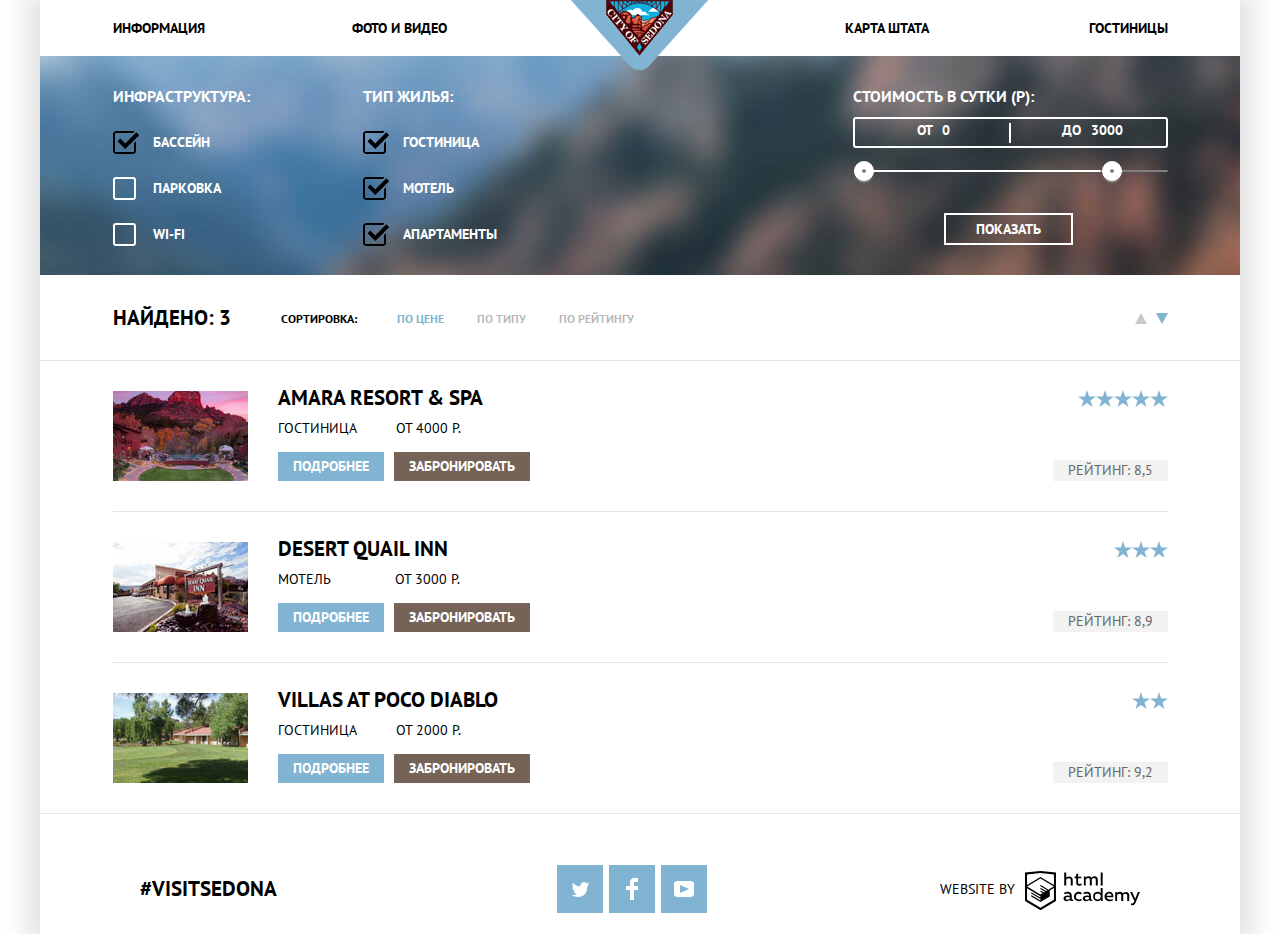
==== commit ce42ce48: "Испарвляет ошибки связанные с СВГ-ЛОГО" ====
--- a/inner-page.html
+++ b/inner-page.html
@@ -199,8 +199,7 @@
                 <p class="footer-heshtag">
                     <a href="#">#visitsedona</a>
                 </p>
-                <div class="footer-social">
-                    <ul>
+                <ul class="footer-social">
                         <li>
                             <a class="social-button" href="#"><span class="visually-hidden">Twitter</span>
                                 <svg xmlns="http://www.w3.org/2000/svg" width="17" height="15" viewBox="0 0 17 15">
@@ -227,28 +226,18 @@
                         <li>
                             <a class="social-button" href="#"><span class="visually-hidden">Youtube</span>
                                 <svg xmlns="http://www.w3.org/2000/svg" width="20" height="16" viewBox="0 0 20 16">
-                                    <path fill="#FFFFFF" d="M17,0H3C1.35,0,0,1.35,0,3v10c0,1.65,1.35,3,3,3h14c1.65,0,3-1.35,3-3V3C20,1.35,18.65,0,17,0z M6.027,11.998V4.002L15.014,8L6.027,11.998z"/>
+                                    <path fill="#FFFFFF" d="M17,0H3C1.35,0,0,1.35,0,3v10c0,1.65,1.35,3,3,3h14c1.65,0,3-1.35,3-3V3C20,1.35,18.65,0,17,0z
+                                        M6.027,11.998V4.002L15.014,8L6.027,11.998z"/>
                                 </svg>
                             </a>
                         </li>
-                    </ul>
-                </div>
+                </ul>
                 <p class="footer-copyright">
                     <span>Website by</span>
-                    <a href="https://htmlacademy.ru" class="html-logo"><span class="visually-hidden">html academy</span>
-                        <svg xmlns="http://www.w3.org/2000/svg" width="115" height="41" viewBox="0 0 113 39">
-                            <path d="M401.93,351.51a2.07,2.07,0,0,0,.58-0.11v1.4a3.41,3.41,0,0,1-1.24.22,1.75,1.75,0,0,1-1.75-1,5.08,5.08,0,0,1-3.3,1.13c-1.59,0-3.06-.87-3.06-2.68,0-2.24,2.08-2.93,3.9-2.93a11.63,11.63,0,0,1,2.28.26v-0.31c0-1.09-.8-1.86-2.3-1.86a7.79,7.79,0,0,0-3.15.67v-1.79a10.72,10.72,0,0,1,3.35-.58c2.48,0,4,1.18,4,3.83v3.14A0.57,0.57,0,0,0,401.93,351.51Zm-6.76-1.19a1.42,1.42,0,0,0,1.64,1.29,3.56,3.56,0,0,0,2.53-1V349.1a10.21,10.21,0,0,0-1.9-.22C396.34,348.89,395.17,349.23,395.17,350.33Z" transform="translate(-355.09 -323.29)" fill="#fff"/>
-                            <path d="M408.15,343.91a5.29,5.29,0,0,1,2.7.67v1.79a4.28,4.28,0,0,0-2.42-.73,2.89,2.89,0,1,0,0,5.76,5.26,5.26,0,0,0,2.55-.67v1.8a6.58,6.58,0,0,1-2.9.6,4.42,4.42,0,0,1-4.72-4.54A4.54,4.54,0,0,1,408.15,343.91Z" transform="translate(-355.09 -323.29)" fill="#fff"/>
-                            <path d="M420.93,351.51a2.07,2.07,0,0,0,.58-0.11v1.4a3.41,3.41,0,0,1-1.24.22,1.75,1.75,0,0,1-1.75-1,5.08,5.08,0,0,1-3.3,1.13c-1.59,0-3.06-.87-3.06-2.68,0-2.24,2.08-2.93,3.9-2.93a11.63,11.63,0,0,1,2.28.26v-0.31c0-1.09-.8-1.86-2.3-1.86a7.79,7.79,0,0,0-3.15.67v-1.79a10.72,10.72,0,0,1,3.35-.58c2.48,0,4,1.18,4,3.83v3.14A0.57,0.57,0,0,0,420.93,351.51Zm-6.76-1.19a1.42,1.42,0,0,0,1.64,1.29,3.56,3.56,0,0,0,2.53-1V349.1a10.21,10.21,0,0,0-1.9-.22C415.33,348.89,414.17,349.23,414.17,350.33Z" transform="translate(-355.09 -323.29)" fill="#fff"/>
-                            <path d="M431.76,340.14V352.9H430v-1.39a4.07,4.07,0,0,1-3.35,1.62,4.62,4.62,0,0,1,0-9.22,4,4,0,0,1,3.15,1.37v-5.14h2ZM427,345.62a2.9,2.9,0,0,0,0,5.8,3,3,0,0,0,2.79-1.84v-2.13A3.06,3.06,0,0,0,427,345.62Z" transform="translate(-355.09 -323.29)" fill="#fff"/>
-                            <path d="M438.08,343.91c3.48,0,4.68,2.81,4.12,5.34h-6.58c0.22,1.57,1.75,2.22,3.35,2.22a6.41,6.41,0,0,0,2.77-.62v1.68a7.5,7.5,0,0,1-3.14.6c-2.68,0-5-1.53-5-4.61A4.39,4.39,0,0,1,438.08,343.91Zm0.09,1.62a2.39,2.39,0,0,0-2.57,2.26h4.85A2.06,2.06,0,0,0,438.17,345.53Z" transform="translate(-355.09 -323.29)" fill="#fff"/>
-                            <path d="M444.19,352.9v-8.75h1.73v1.09a4,4,0,0,1,2.92-1.33,3,3,0,0,1,2.73,1.4,4.33,4.33,0,0,1,3.06-1.4,3.21,3.21,0,0,1,3.32,3.52v5.47h-2v-5.41a1.67,1.67,0,0,0-1.73-1.84,2.94,2.94,0,0,0-2.17,1.18c0,0.2,0,.4,0,0.6v5.47h-2v-5.41a1.67,1.67,0,0,0-1.73-1.84,3.11,3.11,0,0,0-2.32,1.35v5.91h-2Z" transform="translate(-355.09 -323.29)" fill="#fff"/>
-                            <path d="M466.56,344.15h2l-4.1,9.93c-0.95,2.28-2.19,3-3.52,3a5,5,0,0,1-1.15-.15v-1.66a3,3,0,0,0,.89.13c0.95,0,1.66-.67,2.17-2l0.18-.44-4.16-8.82H461l3,6.6Z" transform="translate(-355.09 -323.29)" fill="#fff"/>
-                            <path d="M395.75,324.82v5a4,4,0,0,1,2.83-1.2,3.41,3.41,0,0,1,3.61,3.57v5.41h-2v-5.16a1.9,1.9,0,0,0-2-2.1,3.08,3.08,0,0,0-2.44,1.46v5.8h-2V324.82h2Z" transform="translate(-355.09 -323.29)" fill="#fff"/>
-                            <path d="M407.52,325.71v3.12h3.17v1.71h-3.17v4c0,1.15.53,1.53,1.66,1.53a4.71,4.71,0,0,0,1.77-.35v1.68a7.14,7.14,0,0,1-2.35.38,2.68,2.68,0,0,1-3-2.88v-4.38H404v-1.71h1.57v-2.64Z" transform="translate(-355.09 -323.29)" fill="#fff"/>
-                            <path d="M413.19,337.58v-8.75h1.73v1.09a4,4,0,0,1,2.92-1.33,3,3,0,0,1,2.73,1.4,4.33,4.33,0,0,1,3.06-1.4,3.21,3.21,0,0,1,3.32,3.52v5.47h-2v-5.41a1.67,1.67,0,0,0-1.73-1.84,2.94,2.94,0,0,0-2.17,1.18c0,0.2,0,.4,0,0.6v5.47h-2v-5.41a1.67,1.67,0,0,0-1.73-1.84,3.11,3.11,0,0,0-2.32,1.35v5.91h-2Z" transform="translate(-355.09 -323.29)" fill="#fff"/>
-                            <rect x="74.72" y="1.52" width="1.95" height="12.76" fill="#fff"/>
-                            <path d="M370.53,323.31l-0.16,0-15.28,1.6v28L370.37,362l15.28-9.09v-28Zm13.12,28.45-13.28,7.9-13.28-7.9V340.28l13.22,7.87,0,1.43-9.07-5.4v1.38l9.11,5.47,0,1.46-9.1-5.42v1.38l9.11,5.47h0l9.19-5.5v-1.39h0v-4.52l4.1-2.45v11.67Zm0-13.16L380,340.74h0l-1.68,1-8-4.76v1.38l6.84,4.07-0.06,0-0.15.09-1,.57-5.64-3.36v1.38l4.45,2.65-1.05.7,0,0-3.36-2v1.38l2.21,1.3-2.25,1.35-13.16-7.82,13.17-7.92h0Zm0-1.39-13.35-7.87h0l-13.2,7.86v-10.5l13.28-1.39,13.28,1.39v10.51Z" transform="translate(-355.09 -323.29)" fill="#fff"/></svg>
+                    <a href="https://htmlacademy.ru" class="html-logo">
+                        <span class="visually-hidden">html academy</span>
+                        <svg xmlns="http://www.w3.org/2000/svg" viewBox="0 0 108.08 36.85"><path d="M44.61,26.88a2,2,0,0,0,.55-0.1v1.33a3.25,3.25,0,0,1-1.18.21,1.67,1.67,0,0,1-1.67-1,4.84,4.84,0,0,1-3.14,1.08c-1.51,0-2.91-.83-2.91-2.55,0-2.13,2-2.79,3.71-2.79a11.08,11.08,0,0,1,2.17.25v-0.3c0-1-.76-1.77-2.19-1.77a7.42,7.42,0,0,0-3,.64v-1.7a10.21,10.21,0,0,1,3.19-.55c2.36,0,3.81,1.12,3.81,3.65v3a0.54,0.54,0,0,0,.49.59h0.17Zm-6.44-1.13A1.35,1.35,0,0,0,39.63,27h0.11a3.39,3.39,0,0,0,2.41-1V24.58a9.72,9.72,0,0,0-1.81-.21c-1,0-2.16.33-2.16,1.38h0Zm12.36-6.11a5,5,0,0,1,2.57.64V22a4.08,4.08,0,0,0-2.3-.7,2.75,2.75,0,1,0,0,5.49,5,5,0,0,0,2.43-.64v1.71a6.27,6.27,0,0,1-2.76.57A4.21,4.21,0,0,1,46,24.51q0-.21,0-0.41a4.32,4.32,0,0,1,4.18-4.46h0.38Zm12.17,7.24a2,2,0,0,0,.55-0.1v1.33a3.25,3.25,0,0,1-1.18.21,1.67,1.67,0,0,1-1.67-1,4.84,4.84,0,0,1-3.14,1.08c-1.51,0-2.91-.83-2.91-2.55,0-2.13,2-2.79,3.71-2.79a11.08,11.08,0,0,1,2.17.25v-0.3c0-1-.76-1.77-2.19-1.77a7.42,7.42,0,0,0-3,.64v-1.7a10.21,10.21,0,0,1,3.19-.55c2.36,0,3.81,1.12,3.81,3.65v3a0.54,0.54,0,0,0,.49.59h0.17Zm-6.44-1.13A1.35,1.35,0,0,0,57.73,27h0.11a3.39,3.39,0,0,0,2.41-1V24.58a9.72,9.72,0,0,0-1.81-.21c-1.06,0-2.16.33-2.16,1.38h0ZM73,16V28.2H71.35V26.88a3.88,3.88,0,0,1-3.19,1.54,4.4,4.4,0,0,1,0-8.78,3.81,3.81,0,0,1,3,1.3V16H73Zm-4.53,5.22a2.76,2.76,0,1,0,0,5.52A2.86,2.86,0,0,0,71.15,25V23A2.91,2.91,0,0,0,68.49,21.27ZM79,19.64c3.31,0,4.46,2.68,3.92,5.09H76.7c0.21,1.5,1.67,2.11,3.19,2.11a6.11,6.11,0,0,0,2.64-.59v1.6a7.14,7.14,0,0,1-3,.57C77,28.42,74.78,27,74.78,24a4.18,4.18,0,0,1,4-4.39H79Zm0.09,1.54a2.28,2.28,0,0,0-2.44,2.1v0.06H81.3A2,2,0,0,0,79.13,21.18Zm5.73,7V19.87h1.65v1a3.81,3.81,0,0,1,2.78-1.27A2.86,2.86,0,0,1,91.89,21a4.12,4.12,0,0,1,2.91-1.33A3.06,3.06,0,0,1,98,23V28.2h-1.9V23.05a1.59,1.59,0,0,0-1.42-1.75H94.42a2.8,2.8,0,0,0-2.07,1.12V28.2h-1.9V23.05A1.59,1.59,0,0,0,89,21.31H88.8a3,3,0,0,0-2.21,1.29v5.63H84.86Zm21.31-8.33h1.9l-3.91,9.46c-0.9,2.17-2.09,2.86-3.35,2.86a4.76,4.76,0,0,1-1.1-.14V30.46a2.86,2.86,0,0,0,.85.12c0.9,0,1.58-.64,2.07-1.9l0.17-.42-4-8.4h2l2.86,6.29ZM38.73,1.46V6.22a3.81,3.81,0,0,1,2.7-1.14,3.25,3.25,0,0,1,3.44,3.4v5.15H43V8.72a1.81,1.81,0,0,0-1.61-2h-0.3a2.93,2.93,0,0,0-2.32,1.39v5.52h-1.9V1.46h1.9ZM49.94,2.31v3h3V6.91h-3v3.81c0,1.1.5,1.46,1.58,1.46a4.49,4.49,0,0,0,1.69-.33v1.6A6.8,6.8,0,0,1,51,13.8a2.55,2.55,0,0,1-2.86-2.74V6.89H46.58V5.26h1.5V2.74Zm5.4,11.31V5.28H57v1A3.81,3.81,0,0,1,59.77,5a2.86,2.86,0,0,1,2.6,1.33A4.12,4.12,0,0,1,65.28,5,3.06,3.06,0,0,1,68.44,8.4v5.21h-1.9V8.46a1.59,1.59,0,0,0-1.42-1.75H64.89a2.8,2.8,0,0,0-2.07,1.12v5.78h-1.9V8.46A1.59,1.59,0,0,0,59.5,6.71H59.27A3,3,0,0,0,57.06,8v5.63H55.34ZM71.17,1.45H73V13.6H71.17V1.45ZM14.71,0H14.55L0,1.54V28.21l14.55,8.66,14.55-8.66V1.54Zm12.5,27.1L14.55,34.64,1.9,27.12V16.18l12.59,7.5V25L5.86,19.9v1.31l8.68,5.21v1.39L5.87,22.65V24l8.68,5.21,8.75-5.24V18.31L27.2,16V27.12Zm0-12.53-3.48,2-1.6,1L14.51,13v1.31L21,18.23H21l-0.14.09-1,.54-5.37-3.2V17l4.24,2.52-1,.67-3.2-1.9v1.31l2.1,1.24L14.5,22.1,2,14.65,14.51,7.11Zm0-1.32L14.49,5.76,1.91,13.25v-10L14.56,1.92,27.21,3.25v10h0Z" transform="translate(0 -0.02)" fill="#231f20"/>
+                        </svg>
                     </a>
                 </p>
             </footer>
--- a/css/style.css
+++ b/css/style.css
@@ -1,3 +1,14 @@
+/* prefixed by https://autoprefixer.github.io (PostCSS: v7.0.26, autoprefixer: v9.7.3) */
+
+@-webkit-keyframes opacity {
+    0% {
+        opacity: 0;
+    }
+    100% {
+        opacity: 1;
+    }
+}
+
 @keyframes opacity {
     0% {
         opacity: 0;
@@ -7,34 +18,62 @@
     }
 }
 
-@keyframes shake {
+@-webkit-keyframes shake {
     0%,
     100% {
-        transform: translateX(0);
+        -webkit-transform: translateX(0);
+                transform: translateX(0);
     }
     10%,
     30%,
     50%,
     70%,
     90% {
-        transform: translateX(-10px);
+        -webkit-transform: translateX(-10px);
+                transform: translateX(-10px);
     }
     20%,
     40%,
     60%,
     80% {
-        transform: translateX(10px);
+        -webkit-transform: translateX(10px);
+                transform: translateX(10px);
+    }
+}
+
+@keyframes shake {
+    0%,
+    100% {
+        -webkit-transform: translateX(0);
+                transform: translateX(0);
+    }
+    10%,
+    30%,
+    50%,
+    70%,
+    90% {
+        -webkit-transform: translateX(-10px);
+                transform: translateX(-10px);
+    }
+    20%,
+    40%,
+    60%,
+    80% {
+        -webkit-transform: translateX(10px);
+                transform: translateX(10px);
     }
 }
 
 *,
 *::before,
 *::after {
-    box-sizing: inherit;
+    -webkit-box-sizing: inherit;
+            box-sizing: inherit;
 }
 
 html {
-    box-sizing: border-box;
+    -webkit-box-sizing: border-box;
+            box-sizing: border-box;
 }
 
 body {
@@ -70,7 +109,8 @@
     border: 0;
     padding: 0;
     white-space: nowrap;
-    clip-path: inset(100%);
+    -webkit-clip-path: inset(100%);
+            clip-path: inset(100%);
     clip: rect(0 0 0 0);
     overflow: hidden;
 }
@@ -83,7 +123,8 @@
 .container {
     width: 1200px;
     margin: 0 auto;
-    box-shadow: 0 0 30px 10px #dbdbdb;
+    -webkit-box-shadow: 0 0 30px 10px #dbdbdb;
+            box-shadow: 0 0 30px 10px #dbdbdb;
 }
 
 .main-header {
@@ -121,8 +162,11 @@
 }
 
 .site-navigation {
-    display: flex;
-    flex-wrap: wrap;
+    display: -webkit-box;
+    display: -ms-flexbox;
+    display: flex;
+    -ms-flex-wrap: wrap;
+        flex-wrap: wrap;
     margin: 0;
     padding: 0;
     list-style: none;
@@ -164,8 +208,13 @@
 }
 
 .preview {
-    display: flex;
-    flex-direction: column;
+    display: -webkit-box;
+    display: -ms-flexbox;
+    display: flex;
+    -webkit-box-orient: vertical;
+    -webkit-box-direction: normal;
+        -ms-flex-direction: column;
+            flex-direction: column;
     min-height: 725px;
     margin: 0;
     padding: 0;
@@ -197,8 +246,11 @@
 
 .features-list,
 .additional-features-list {
-    display: flex;
-    flex-wrap: wrap;
+    display: -webkit-box;
+    display: -ms-flexbox;
+    display: flex;
+    -ms-flex-wrap: wrap;
+        flex-wrap: wrap;
     margin: 0;
     padding: 0;
     list-style: none;
@@ -216,22 +268,32 @@
 }
 
 .features-list>li:nth-of-type(1) {
-    order: -2;
+    -webkit-box-ordinal-group: -1;
+        -ms-flex-order: -2;
+            order: -2;
 }
 
 .features-list>li:nth-of-type(6) {
-    order: -1;
+    -webkit-box-ordinal-group: 0;
+        -ms-flex-order: -1;
+            order: -1;
 }
 
 .features-list>.feature-item:nth-of-type(1),
 .features-list>.feature-item:nth-of-type(2) {
-    display: flex;
-    flex-direction: row;
+    display: -webkit-box;
+    display: -ms-flexbox;
+    display: flex;
+    -webkit-box-orient: horizontal;
+    -webkit-box-direction: normal;
+        -ms-flex-direction: row;
+            flex-direction: row;
     width: 1200px;
 }
 
 .feature-item-wrapper {
-    align-self: flex-start;
+    -ms-flex-item-align: start;
+        align-self: flex-start;
     width: 400px;
     min-height: 256px;
     color: #ffffff;
@@ -243,7 +305,9 @@
 }
 
 .features-list>li:nth-of-type(2) .feature-item-image {
-    order: -1;
+    -webkit-box-ordinal-group: 0;
+        -ms-flex-order: -1;
+            order: -1;
 }
 
 .feature-item:not(:nth-of-type(1)):not(:nth-of-type(2)):not(:nth-of-type(6)),
@@ -305,8 +369,13 @@
 }
 
 .additional-feature-item {
-    display: flex;
-    flex-direction: column;
+    display: -webkit-box;
+    display: -ms-flexbox;
+    display: flex;
+    -webkit-box-orient: vertical;
+    -webkit-box-direction: normal;
+        -ms-flex-direction: column;
+            flex-direction: column;
     padding-top: 150px;
 }
 
@@ -338,9 +407,16 @@
 
 .appointment {
     position: relative;
-    display: flex;
-    flex-direction: column;
-    align-items: center;
+    display: -webkit-box;
+    display: -ms-flexbox;
+    display: flex;
+    -webkit-box-orient: vertical;
+    -webkit-box-direction: normal;
+        -ms-flex-direction: column;
+            flex-direction: column;
+    -webkit-box-align: center;
+        -ms-flex-align: center;
+            align-items: center;
     padding-top: 55px;
     font-weight: 400;
     background-color: #ffffff;
@@ -394,6 +470,7 @@
 .map {
     position: relative;
     width: 1200px;
+    min-height: 590px;
 }
 
 .map img {
@@ -422,7 +499,8 @@
     padding: 55px;
     line-height: 26px;
     background-color: #ffffff;
-    box-shadow: 0 5px 15px -5px #3f4c52;
+    -webkit-box-shadow: 0 5px 15px -5px #3f4c52;
+            box-shadow: 0 5px 15px -5px #3f4c52;
 }
 
 .appoitment-item {
@@ -589,18 +667,20 @@
 /*footer*/
 
 .main-footer {
-    display: flex;
-    height: 120px;
-    align-items: center;
+    display: -webkit-box;
+    display: -ms-flexbox;
+    display: flex;
+    min-height: 120px;
+    padding-top: 30px;
+    padding-left: 100px;
+    padding-right: 100px;
+    -webkit-box-align: center;
+        -ms-flex-align: center;
+            align-items: center;
     background-color: #ffffff;
 }
 
-.footer-heshtag,
-.footer-social,
-.footer-copyright {
-    width: 400px;
-    text-align: center;
-}
+
 
 .footer-heshtag a {
     color: #000000;
@@ -617,18 +697,17 @@
     color: rgba(0, 0, 0, 0.3);
 }
 
+
 .footer-social {
-    padding: 0;
-    padding-left: 124px;
-}
-
-.footer-social ul {
-    display: flex;
-    flex-wrap: wrap;
-    justify-content: space-between;
-    width: 152px;
-    margin: 0;
-    padding: 0;
+    display: -webkit-box;
+    display: -ms-flexbox;
+    display: flex;
+    width: 150px;
+    -webkit-box-pack: space-between;
+        -ms-flex-pack: space-between;
+            justify-content: space-between;
+    padding: 0;
+    margin-left: 280px;
     list-style: none;
 }
 
@@ -638,9 +717,15 @@
 }
 
 .social-button {
-    display: flex;
-    justify-content: center;
-    align-items: center;
+    display: -webkit-box;
+    display: -ms-flexbox;
+    display: flex;
+    -webkit-box-pack: center;
+        -ms-flex-pack: center;
+            justify-content: center;
+    -webkit-box-align: center;
+        -ms-flex-align: center;
+            align-items: center;
     width: 46px;
     height: 48px;
     background-color: #81b3d2;
@@ -660,9 +745,16 @@
 }
 
 .footer-copyright {
-    display: flex;
-    justify-content: center;
-    align-items: center;
+    display: -webkit-box;
+    display: -ms-flexbox;
+    display: flex;
+    margin-left: auto;
+    -webkit-box-pack: center;
+        -ms-flex-pack: center;
+            justify-content: center;
+    -webkit-box-align: center;
+        -ms-flex-align: center;
+            align-items: center;
     font-size: 14px;
     line-height: 26px;
     font-weight: 400;
@@ -673,7 +765,8 @@
 }
 
 .html-logo {
-    line-height: 15px;
+    width: 115px;
+    height: 36px;
 }
 
 .html-logo path,
@@ -691,7 +784,7 @@
 .html-logo:active path,
 .html-logo:active rect {
     fill: #bdbbbc;
-}
+} */
 
 
 /*Inner Page*/
@@ -711,6 +804,8 @@
 
 .filter {
     position: relative;
+    display: -webkit-box;
+    display: -ms-flexbox;
     display: flex;
     margin: 0;
     padding: 0;
@@ -836,7 +931,9 @@
     margin-left: -10px;
     width: 20px;
     border: 1px solid #ffffff;
-    transform: rotate(90deg);
+    -webkit-transform: rotate(90deg);
+        -ms-transform: rotate(90deg);
+            transform: rotate(90deg);
 }
 
 .price-per-day .price-from {
@@ -904,18 +1001,29 @@
     border: 1px solid white;
     border-radius: 50%;
     background-color: white;
-    box-shadow: 0 3px 1px -1px gray;
+    -webkit-box-shadow: 0 3px 1px -1px gray;
+            box-shadow: 0 3px 1px -1px gray;
     cursor: pointer;
-    transition-duration: 0.1s;
+    -webkit-transition-duration: 0.1s;
+         -o-transition-duration: 0.1s;
+            transition-duration: 0.1s;
+    -webkit-transition-property: -webkit-transform;
+    transition-property: -webkit-transform;
+    -o-transition-property: transform;
     transition-property: transform;
-    transform: scale(1);
+    transition-property: transform, -webkit-transform;
+    -webkit-transform: scale(1);
+        -ms-transform: scale(1);
+            transform: scale(1);
 }
 
 .begin-flag:hover,
 .begin-flag:focus,
 .end-flag:hover,
 .end-flag:focus {
-    transform: scale(1.1);
+    -webkit-transform: scale(1.1);
+        -ms-transform: scale(1.1);
+            transform: scale(1.1);
 }
 
 .begin-flag {
@@ -958,6 +1066,8 @@
 }
 
 .seach-results-and-sort {
+    display: -webkit-box;
+    display: -ms-flexbox;
     display: flex;
     min-height: 85px;
     padding-top: 30px;
@@ -978,6 +1088,8 @@
 }
 
 .seach-results-and-sort ul {
+    display: -webkit-box;
+    display: -ms-flexbox;
     display: flex;
     margin: 0;
     padding: 0;
@@ -1086,15 +1198,24 @@
 }
 
 .catalog-item .catalog-item-box {
+    display: -webkit-box;
+    display: -ms-flexbox;
     display: flex;
     margin: 0;
     padding: 0;
 }
 
 .catalog-item-info {
-    display: flex;
-    flex-direction: column;
-    justify-content: space-between;
+    display: -webkit-box;
+    display: -ms-flexbox;
+    display: flex;
+    -webkit-box-orient: vertical;
+    -webkit-box-direction: normal;
+        -ms-flex-direction: column;
+            flex-direction: column;
+    -webkit-box-pack: justify;
+        -ms-flex-pack: justify;
+            justify-content: space-between;
 }
 
 .catalog-item-info h3 {
@@ -1148,7 +1269,9 @@
     padding: 0;
     width: 135px;
     line-height: 0;
-    order: -1;
+    -webkit-box-ordinal-group: 0;
+        -ms-flex-order: -1;
+            order: -1;
 }
 
 .catalog-item-box-buttons {
@@ -1195,7 +1318,8 @@
 
 .catalog-item-rating {
     position: relative;
-    align-self: flex-end;
+    -ms-flex-item-align: end;
+        align-self: flex-end;
     margin: 0;
     margin-left: auto;
     padding: 0 15px;
@@ -1229,11 +1353,15 @@
 
 .modal-show {
     display: block;
-    animation-name: opacity;
-    animation-duration: 1s;
+    -webkit-animation-name: opacity;
+            animation-name: opacity;
+    -webkit-animation-duration: 1s;
+            animation-duration: 1s;
 }
 
 .modal-error {
-    animation-name: shake;
-    animation-duration: 0.6s;
+    -webkit-animation-name: shake;
+            animation-name: shake;
+    -webkit-animation-duration: 0.6s;
+            animation-duration: 0.6s;
 }